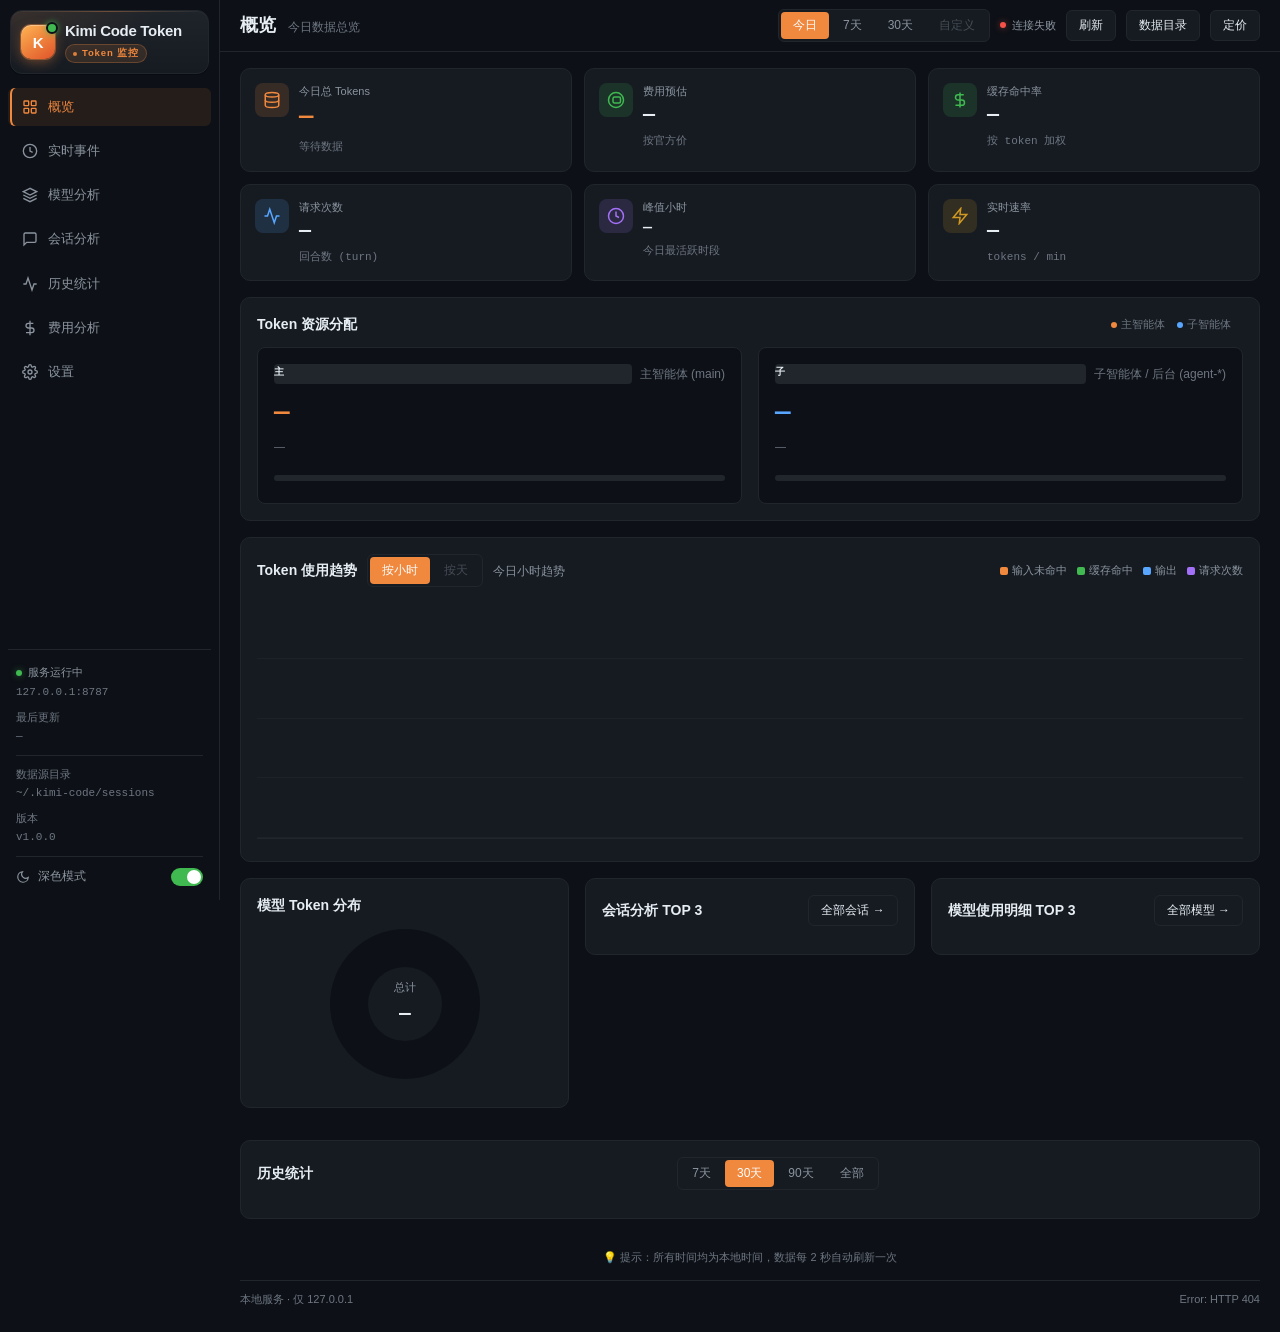
==== index.html @ 24f75ed6 "初始版本：Kimi Code Token 监控 - 后端：wire.jsonl 增量扫描 + 聚合 + SQLite 存储（7 张表，自动迁移） - 前端：经典 script SPA，概览/实时事件/" ====
<!DOCTYPE html>
<html lang="zh-CN" data-theme="dark">
<head>
<meta charset="UTF-8">
<meta name="viewport" content="width=device-width, initial-scale=1">
<link rel="icon" href="data:,">
<title>Kimi Code Token 监控</title>
<link rel="stylesheet" href="css/base.css">
<link rel="stylesheet" href="css/layout.css">
<link rel="stylesheet" href="css/components.css">
</head>
<body>
<div class="app">

  <!-- 左侧边栏 -->
  <aside class="sidebar" id="sidebar">
    <div class="sb-brand">
      <span class="mark">K</span>
      <div class="sb-brand-text">
        <div class="sb-title">Kimi Code Token</div>
        <div class="sb-sub">Token 监控</div>
      </div>
    </div>
    <nav class="sb-nav">
      <a href="#view-overview" class="nav-item active" data-view="overview">
        <svg class="nav-ico" viewBox="0 0 24 24" fill="none" stroke="currentColor" stroke-width="2"><rect x="3" y="3" width="7" height="7" rx="1"/><rect x="14" y="3" width="7" height="7" rx="1"/><rect x="14" y="14" width="7" height="7" rx="1"/><rect x="3" y="14" width="7" height="7" rx="1"/></svg>
        <span>概览</span>
      </a>
      <a href="#view-events" class="nav-item" data-view="events">
        <svg class="nav-ico" viewBox="0 0 24 24" fill="none" stroke="currentColor" stroke-width="2"><circle cx="12" cy="12" r="10"/><polyline points="12 6 12 12 16 14"/></svg>
        <span>实时事件</span>
      </a>
      <a href="#view-models" class="nav-item" data-view="models">
        <svg class="nav-ico" viewBox="0 0 24 24" fill="none" stroke="currentColor" stroke-width="2"><path d="M12 2L2 7l10 5 10-5-10-5z"/><path d="M2 17l10 5 10-5"/><path d="M2 12l10 5 10-5"/></svg>
        <span>模型分析</span>
      </a>
      <a href="#view-sessions" class="nav-item" data-view="sessions">
        <svg class="nav-ico" viewBox="0 0 24 24" fill="none" stroke="currentColor" stroke-width="2"><path d="M21 15a2 2 0 0 1-2 2H7l-4 4V5a2 2 0 0 1 2-2h14a2 2 0 0 1 2 2z"/></svg>
        <span>会话分析</span>
      </a>
      <a href="#view-history" class="nav-item" data-view="history">
        <svg class="nav-ico" viewBox="0 0 24 24" fill="none" stroke="currentColor" stroke-width="2"><polyline points="22 12 18 12 15 21 9 3 6 12 2 12"/></svg>
        <span>历史统计</span>
      </a>
      <a href="#view-cost" class="nav-item" data-view="cost">
        <svg class="nav-ico" viewBox="0 0 24 24" fill="none" stroke="currentColor" stroke-width="2"><line x1="12" y1="1" x2="12" y2="23"/><path d="M17 5H9.5a3.5 3.5 0 0 0 0 7h5a3.5 3.5 0 0 1 0 7H6"/></svg>
        <span>费用分析</span>
      </a>
      <a href="#view-settings" class="nav-item" data-view="settings">
        <svg class="nav-ico" viewBox="0 0 24 24" fill="none" stroke="currentColor" stroke-width="2"><circle cx="12" cy="12" r="3"/><path d="M19.4 15a1.65 1.65 0 0 0 .33 1.82l.06.06a2 2 0 0 1 0 2.83 2 2 0 0 1-2.83 0l-.06-.06a1.65 1.65 0 0 0-1.82-.33 1.65 1.65 0 0 0-1 1.51V21a2 2 0 0 1-2 2 2 2 0 0 1-2-2v-.09A1.65 1.65 0 0 0 9 19.4a1.65 1.65 0 0 0-1.82.33l-.06.06a2 2 0 0 1-2.83 0 2 2 0 0 1 0-2.83l.06-.06A1.65 1.65 0 0 0 4.68 15a1.65 1.65 0 0 0-1.51-1H3a2 2 0 0 1-2-2 2 2 0 0 1 2-2h.09A1.65 1.65 0 0 0 4.6 9a1.65 1.65 0 0 0-.33-1.82l-.06-.06a2 2 0 0 1 0-2.83 2 2 0 0 1 2.83 0l.06.06A1.65 1.65 0 0 0 9 4.68a1.65 1.65 0 0 0 1-1.51V3a2 2 0 0 1 2-2 2 2 0 0 1 2 2v.09a1.65 1.65 0 0 0 1 1.51 1.65 1.65 0 0 0 1.82-.33l.06-.06a2 2 0 0 1 2.83 0 2 2 0 0 1 0 2.83l-.06.06A1.65 1.65 0 0 0 19.4 9a1.65 1.65 0 0 0 1.51 1H21a2 2 0 0 1 2 2 2 2 0 0 1-2 2h-.09a1.65 1.65 0 0 0-1.51 1z"/></svg>
        <span>设置</span>
      </a>
    </nav>
    <div class="sb-foot">
      <div class="sb-f-label"><i class="dot ok"></i>服务运行中</div>
      <span class="sb-f-val mono" id="sb-service">127.0.0.1:8787</span>
      <div style="color:var(--muted);margin-bottom:2px;">最后更新</div>
      <div class="mono" style="margin-bottom:8px;" id="sb-updated">—</div>
      <div class="sb-divider"></div>
      <div style="color:var(--muted);margin-bottom:2px;">数据源目录</div>
      <div class="mono" style="margin-bottom:8px;" id="sb-dir">~/.kimi-code/sessions</div>
      <div style="color:var(--muted);margin-bottom:2px;">版本</div>
      <div class="mono" style="margin-bottom:8px;">v1.0.0</div>
      <div class="sb-divider"></div>
      <label class="theme-toggle" title="切换深浅色主题">
        <svg width="14" height="14" viewBox="0 0 24 24" fill="none" stroke="currentColor" stroke-width="2"><path d="M21 12.79A9 9 0 1 1 11.21 3 7 7 0 0 0 21 12.79z"/></svg>
        <span>深色模式</span>
        <button class="toggle-switch on" id="theme-toggle" aria-label="深色模式"></button>
      </label>
    </div>
  </aside>

  <!-- 主内容区 -->
  <div class="main">

    <!-- 顶栏（各页面标题 + 全局时间范围与状态） -->
    <header class="topbar">
      <div class="tb-title">
        <h1 id="page-title">概览</h1>
        <span class="tb-sub muted" id="page-subtitle">今日数据总览</span>
      </div>
      <div class="tb-right">
        <div class="range-switch" id="range-switch">
          <button data-range="today" class="active">今日</button>
          <button data-range="week">7天</button>
          <button data-range="month">30天</button>
          <button data-range="custom" disabled>自定义</button>
        </div>
        <span class="refresh-hint" id="conn-status"><i class="dot ok"></i>自动刷新 · 2s</span>
        <button class="link-btn" id="refresh-now" title="手动刷新">刷新</button>
        <button class="link-btn" id="open-dir">数据目录</button>
        <button class="link-btn" id="price-toggle">定价</button>
      </div>
    </header>

    <main class="content">
      <!-- ==================== 视图 1：概览 ==================== -->
      <section class="view active" id="view-overview">
        <div class="metrics">
          <div class="metric metric-main">
        <div class="m-head"><span class="m-ico ico-coin"><svg viewBox="0 0 24 24" fill="none" stroke="currentColor" stroke-width="2"><ellipse cx="12" cy="5" rx="9" ry="3"/><path d="M21 12c0 1.66-4 3-9 3s-9-1.34-9-3"/><path d="M3 5v14c0 1.66 4 3 9 3s9-1.34 9-3V5"/></svg></span></div>            <div class="m-label" id="m-total-label">今日总 Tokens</div>
            <div class="m-value" id="m-total">—</div>
            <div class="m-sub" id="m-total-sub">等待数据</div>
          </div>
          <div class="metric">
        <div class="m-head"><span class="m-ico ico-green"><svg viewBox="0 0 24 24" fill="none" stroke="currentColor" stroke-width="2"><circle cx="12" cy="12" r="10"/><path d="M16 8h-6a2 2 0 0 0-2 2v4a2 2 0 0 0 2 2h6a2 2 0 0 0 2-2v-4a2 2 0 0 0-2-2z"/><path d="M12 12h.01"/></svg></span></div>            <div class="m-label">费用预估</div>
            <div class="m-value" id="m-cost">—</div>
            <div class="m-sub" id="m-cost-sub">按官方价</div>
          </div>
          <div class="metric">
        <div class="m-head"><span class="m-ico ico-green"><svg viewBox="0 0 24 24" fill="none" stroke="currentColor" stroke-width="2"><path d="M12 2v20M17 5H9.5a3.5 3.5 0 0 0 0 7h5a3.5 3.5 0 0 1 0 7H6"/></svg></span></div>            <div class="m-label">缓存命中率</div>
            <div class="m-value" id="m-cache">—</div>
            <div class="m-sub" id="m-cache-sub">按 token 加权</div>
          </div>
          <div class="metric">
        <div class="m-head"><span class="m-ico ico-blue"><svg viewBox="0 0 24 24" fill="none" stroke="currentColor" stroke-width="2"><polyline points="22 12 18 12 15 21 9 3 6 12 2 12"/></svg></span></div>            <div class="m-label">请求次数</div>
            <div class="m-value" id="m-calls">—</div>
            <div class="m-sub" id="m-calls-sub">回合数 (turn)</div>
          </div>
          <div class="metric metric-peak">
        <div class="m-head"><span class="m-ico ico-purple"><svg viewBox="0 0 24 24" fill="none" stroke="currentColor" stroke-width="2"><circle cx="12" cy="12" r="10"/><polyline points="12 6 12 12 16 14"/></svg></span></div>            <div class="m-label">峰值小时</div>
            <div class="m-value" id="m-peak">—</div>
            <div class="m-sub" id="m-peak-sub">今日最活跃时段</div>
          </div>
          <div class="metric">
        <div class="m-head"><span class="m-ico ico-yellow"><svg viewBox="0 0 24 24" fill="none" stroke="currentColor" stroke-width="2"><polygon points="13 2 3 14 12 14 11 22 21 10 12 10 13 2"/></svg></span></div>            <div class="m-label">实时速率</div>
            <div class="m-value" id="m-rate">—</div>
            <div class="m-sub" id="m-rate-sub">tokens / min</div>
          </div>
        </div>

        <!-- Token 资源分配（设计稿：主/子两块 + 占比条） -->
        <section class="panel" id="scope-panel">
          <div class="panel-head">
            <div class="pt"><h2>Token 资源分配</h2></div>
            <div class="scope-legend">
              <span><i class="dot-main"></i>主智能体</span>
              <span><i class="dot-sub"></i>子智能体</span>
              <span id="scope-summary"></span>
            </div>
          </div>
          <div class="scope-grid">
            <div class="scope-col">
              <div class="scope-head-main">
                <div class="scope-head-bar stacked" id="scope-head-bar-main">主</div>
                <span class="muted">主智能体 (main)</span>
              </div>
              <div class="scope-num" id="scope-main-total">—</div>
              <div class="scope-sub" id="scope-main-info">—</div>
              <div class="scope-model-legend" id="scope-main-legend"></div>
              <div class="scope-bar-track" style="margin-top:12px;">
                <i class="sb-main" id="scope-bar-main"></i>
                <i class="sb-sub" id="scope-bar-sub"></i>
              </div>
              <div class="scope-pct">
                <span id="scope-pct-main"></span>
                <span id="scope-pct-sub"></span>
              </div>
            </div>
            <div class="scope-col">
              <div class="scope-head-main">
                <div class="scope-head-bar stacked" id="scope-head-bar-sub">子</div>
                <span class="muted">子智能体 / 后台 (agent-*)</span>
              </div>
              <div class="scope-num" id="scope-sub-total">—</div>
              <div class="scope-sub" id="scope-sub-info">—</div>
              <div class="scope-model-legend" id="scope-sub-legend"></div>
              <div class="scope-bar-track" style="margin-top:12px;">
                <i class="sb-main" id="scope-bar-main-2"></i>
                <i class="sb-sub" id="scope-bar-sub-2"></i>
              </div>
            </div>
          </div>
        </section>

        <!-- Token 使用趋势 -->
        <section class="panel">
          <div class="panel-head">
            <div class="pt">
              <h2>Token 使用趋势</h2>
              <div class="chart-filter" id="chart-filter">
                <button data-gran="hour" class="active">按小时</button>
                <button data-gran="day">按天</button>
              </div>
              <span class="muted" id="chart-title">今日小时趋势</span>
            </div>
            <div class="legend">
              <span class="lg"><i class="sw in"></i>输入未命中</span>
              <span class="lg"><i class="sw cache"></i>缓存命中</span>
              <span class="lg"><i class="sw out"></i>输出</span>
              <span class="lg"><i class="sw req"></i>请求次数</span>
            </div>
          </div>
          <div class="chart" id="chart"></div>
          <div class="axis" id="chart-axis"></div>
        </section>

        <!-- 底部三列：模型分布 / 会话 TOP3 / 模型明细 TOP3 -->
        <div class="tri">
          <section class="panel" id="ov-models">
            <div class="panel-head"><div class="pt"><h2>模型 Token 分布</h2></div><span class="muted" id="model-count"></span></div>
            <div class="donut-wrap">
              <div class="donut" id="model-donut">
                <div class="donut-center"><div class="dc-label">总计</div><div class="dc-value" id="model-donut-total">—</div></div>
              </div>
              <div class="donut-legend" id="model-legend"></div>
            </div>
          </section>
          <section class="panel" id="ov-sessions">
            <div class="panel-head"><div class="pt"><h2>会话分析 TOP 3</h2></div><button class="link-btn" id="goto-sessions">全部会话 →</button></div>
            <div class="rows" id="ov-session-rows"></div>
          </section>
          <section class="panel" id="ov-models-table">
            <div class="panel-head"><div class="pt"><h2>模型使用明细 TOP 3</h2></div><button class="link-btn" id="goto-models">全部模型 →</button></div>
            <div class="rows" id="ov-model-rows"></div>
          </section>
        </div>

        <!-- 历史统计 -->
        <section class="panel">
          <div class="panel-head">
            <div class="pt"><h2>历史统计</h2></div>
            <div class="history-filter" id="history-filter">
              <button data-hdays="7">7天</button>
              <button data-hdays="30" class="active">30天</button>
              <button data-hdays="90">90天</button>
              <button data-hdays="all">全部</button>
            </div>
            <span class="muted" id="history-summary"></span>
          </div>
          <div class="history" id="history-list"></div>
        </section>
      </section>

      <!-- ================== 视图 2：实时事件 ================== -->
      <section class="view" id="view-events">
        <div class="panel">
          <div class="panel-head">
            <div class="pt"><h2>实时事件流</h2><span class="pt-sub">Live Stream</span></div>
            <div class="ph-right">
              <span class="live-badge"><i class="dot ok"></i>Live</span>
              <span class="ev-count" id="event-count"></span>
              <span class="muted" id="event-follow-hint">自动跟随</span>
            </div>
          </div>
          <div class="ev-filter">
            <div class="ev-filter-scope" id="ev-filter-scope">
              <button data-scope="all" class="active">全部</button>
              <button data-scope="main">主</button>
              <button data-scope="sub">子</button>
            </div>
            <div class="ph-right">
              <select id="ev-model-filter" aria-label="模型筛选"><option value="">全部模型</option></select>
              <button class="link-btn" id="ev-more">查看全部事件 →</button>
            </div>
          </div>
          <div class="table-wrap">
            <div class="rows" id="event-rows"></div>
          </div>
          <div class="pager" id="ev-pager"></div>
        </div>
      </section>

      <!-- ================== 视图 3：模型分析 ================== -->
      <section class="view" id="view-models">
        <div class="metrics sub" id="mo-kpis">
          <div class="metric sub"><div class="m-label">模型总数</div><div class="m-value" id="mo-count">—</div><div class="m-sub">范围内</div></div>
          <div class="metric sub"><div class="m-label">总 Tokens</div><div class="m-value" id="mo-total">—</div><div class="m-sub">输入 · 缓存 · 输出</div></div>
          <div class="metric sub"><div class="m-label">平均命中率</div><div class="m-value" id="mo-cache">—</div><div class="m-sub">按 token 加权</div></div>
          <div class="metric sub"><div class="m-label">总请求数</div><div class="m-value" id="mo-req">—</div><div class="m-sub">回合数 <span id="mo-calls-sub">—</span></div></div>
        </div>
        <div class="panel">
          <div class="panel-head"><div class="pt"><h2>模型列表</h2><span class="muted">点击模型名进入模型详情</span></div></div>
          <div class="table-wrap"><div class="rows" id="mo-rows"></div></div>
          <div class="pager" id="mo-pager"></div>
        </div>
      </section>

      <!-- 模型详情（子视图） -->
      <section class="view" id="view-model-detail">
        <div class="panel">
          <div class="panel-head">
            <div class="pt"><h2 id="md-name">模型详情</h2><span class="muted" id="md-alias"></span></div>
            <button class="link-btn" id="md-back">← 返回模型分析</button>
          </div>
          <div class="metrics sub" id="md-kpis">
            <div class="metric sub"><div class="m-label">总 Tokens</div><div class="m-value" id="md-total">—</div><div class="m-sub">范围内合计</div></div>
            <div class="metric sub"><div class="m-label">缓存命中率</div><div class="m-value" id="md-cache">—</div><div class="m-sub">缓存 / 输入</div></div>
            <div class="metric sub"><div class="m-label">请求次数</div><div class="m-value" id="md-req">—</div><div class="m-sub">回合数（round）<span id="md-calls">—</span></div></div>
            <div class="metric sub"><div class="m-label">费用预估</div><div class="m-value" id="md-cost">—</div><div class="m-sub">按当前定价</div></div>
          </div>
        </div>
        <div class="panel">
          <div class="panel-head"><div class="pt"><h2>使用趋势</h2><span class="muted" id="md-trend-sub">近 30 天 · 按日</span></div>
            <div class="legend"><span class="lg"><i class="sw in"></i>输入</span><span class="lg"><i class="sw cache"></i>缓存</span><span class="lg"><i class="sw out"></i>输出</span></div>
          </div>
          <div class="chart" id="md-chart"></div>
          <div class="axis" id="md-axis"></div>
        </div>
        <div class="grid-2sub">
          <section class="panel">
            <div class="panel-head"><div class="pt"><h2>会话内分析</h2></div></div>
            <div class="rows" id="md-sess-rows"></div>
          </section>
          <section class="panel">
            <div class="panel-head"><div class="pt"><h2>费用构成</h2></div></div>
            <div class="donut-wrap"><div class="donut" id="md-donut"><div class="donut-center"><div class="dc-label">总计</div><div class="dc-value" id="md-donut-total">—</div></div></div>
            <div class="donut-legend" id="md-donut-legend"></div></div>
          </section>
        </div>
      </section>

      <!-- ================== 视图 4：会话分析 ================== -->
      <section class="view" id="view-sessions">
        <div class="metrics sub" id="ss-kpis">
          <div class="metric sub"><div class="m-label">会话总数</div><div class="m-value" id="ss-count">—</div><div class="m-sub">范围内</div></div>
          <div class="metric sub"><div class="m-label">总 Tokens</div><div class="m-value" id="ss-total">—</div><div class="m-sub">输入 · 缓存 · 输出</div></div>
          <div class="metric sub"><div class="m-label">总请求数</div><div class="m-value" id="ss-req">—</div><div class="m-sub">点击行展开详情</div></div>
          <div class="metric sub"><div class="m-label">总回合数</div><div class="m-value" id="ss-calls">—</div><div class="m-sub">token 回合</div></div>
        </div>
        <div class="panel">
          <div class="panel-head"><div class="pt"><h2>会话列表</h2><span class="muted">点击行展开 · 点击名称进会话详情</span></div></div>
          <div class="table-wrap"><div class="rows" id="ss-rows"></div></div>
          <div class="pager" id="ss-pager"></div>
        </div>
      </section>

      <!-- 会话详情：子视图 -->
      <section class="view" id="view-session-detail">
        <div class="panel">
          <div class="panel-head">
            <div class="pt"><h2 id="sd-name">会话详情</h2><span class="muted" id="sd-id"></span></div>
            <button class="link-btn" id="sd-back">← 返回会话分析</button>
          </div>
          <div class="metrics sub" id="sd-kpis">
            <div class="metric sub"><div class="m-label">总 Tokens</div><div class="m-value" id="sd-total">—</div><div class="m-sub">范围内合计</div></div>
            <div class="metric sub"><div class="m-label">缓存命中率</div><div class="m-value" id="sd-cache">—</div><div class="m-sub">缓存 / 输入</div></div>
            <div class="metric sub"><div class="m-label">输入 / 输出</div><div class="m-value" id="sd-io">—</div><div class="m-sub">input · output</div></div>
            <div class="metric sub"><div class="m-label">总费用</div><div class="m-value" id="sd-cost">—</div><div class="m-sub">回合数</div></div>
          </div>
        </div>
        <div class="panel">
          <div class="panel-head"><div class="pt"><h2>使用趋势</h2><span class="muted" id="sd-trend-sub">近 30 天 · 按日</span></div>
            <div class="legend"><span class="lg"><i class="sw in"></i>输入</span><span class="lg"><i class="sw cache"></i>缓存</span><span class="lg"><i class="sw out"></i>输出</span></div>
          </div>
          <div class="chart" id="sd-chart"></div>
          <div class="axis" id="sd-axis"></div>
        </div>
        <div class="panel">
          <div class="panel-head"><div class="pt"><h2>模型使用占比</h2></div></div>
          <div class="rows" id="sd-model-rows"></div>
          <div class="panel-head" style="margin-top:14px"><div class="pt"><h2>小时分布</h2></div></div>
          <div class="rows" id="sd-hour-rows"></div>
        </div>
      </section>

      <!-- ================== 视图 5：历史统计 ================== -->
      <section class="view" id="view-history">
        <div class="metrics sub" id="hs-kpis">
          <div class="metric sub"><div class="m-label">总费用</div><div class="m-value" id="hs-cost">—</div><div class="m-sub" id="hs-cost-sub">选定时段</div></div>
          <div class="metric sub"><div class="m-label">日均费用</div><div class="m-value" id="hs-daily">—</div><div class="m-sub">总费用 / 天数</div></div>
          <div class="metric sub"><div class="m-label">平均命中率</div><div class="m-value" id="hs-cache">—</div><div class="m-sub">按 token 加权</div></div>
          <div class="metric sub"><div class="m-label">总请求数</div><div class="m-value" id="hs-req">—</div><div class="m-sub" id="hs-calls-sub">—</div></div>
        </div>
        <div class="panel">
          <div class="panel-head"><div class="pt"><h2>历史趋势</h2><span class="muted">每日 Token 消耗</span></div>
            <div class="history-filter" id="ht-filter">
              <button data-hdays="7" class="active">7天</button>
              <button data-hdays="30">30天</button>
              <button data-hdays="90">90天</button>
              <button data-hdays="all">全部</button>
            </div>
          </div>
          <div class="chart" id="ht-chart"></div>
          <div class="axis" id="ht-axis"></div>
        </div>
        <div class="panel">
          <div class="panel-head"><div class="pt"><h2>历史明细</h2></div></div>
          <div class="table-wrap"><div class="rows" id="ht-rows"></div></div>
          <div class="pager" id="ht-pager"></div>
        </div>
      </section>

      <!-- ================== 视图 6：费用分析 ================== -->
      <section class="view" id="view-cost">
        <div class="metrics sub" id="cs-kpis">
          <div class="metric sub"><div class="m-label">今日费用预估</div><div class="m-value" id="cs-today">—</div><div class="m-sub">按当前定价</div></div>
          <div class="metric sub"><div class="m-label">昨日费用</div><div class="m-value" id="cs-yesterday">—</div><div class="m-sub" id="cs-vs">较昨日</div></div>
          <div class="metric sub"><div class="m-label">近 7 日费用</div><div class="m-value" id="cs-week">—</div><div class="m-sub">近 7 天合计</div></div>
          <div class="metric sub"><div class="m-label">近 30 日费用</div><div class="m-value" id="cs-month">—</div><div class="m-sub">近 30 天合计</div></div>
        </div>
        <div class="grid-2sub">
          <section class="panel">
            <div class="panel-head"><div class="pt"><h2>费用趋势</h2><span class="muted" id="cs-trend-sub">近 30 天 · 按日</span></div></div>
            <div class="chart line" id="cs-chart"></div>
            <div class="axis" id="cs-axis"></div>
          </section>
          <section class="panel">
            <div class="panel-head"><div class="pt"><h2>费用构成</h2><span class="muted" id="cs-donut-sub">近 30 天</span></div></div>
            <div class="donut-wrap"><div class="donut" id="cs-donut"><div class="donut-center"><div class="dc-label">总费用</div><div class="dc-value" id="cs-donut-total">—</div></div></div>
            <div class="donut-legend" id="cs-donut-legend"></div></div>
          </section>
        </div>
        <div class="panel">
          <div class="panel-head"><div class="pt"><h2>费用明细</h2></div></div>
          <div class="table-wrap"><div class="rows" id="cs-rows"></div></div>
          <div class="pager" id="cs-pager"></div>
        </div>
      </section>

      <!-- ================== 视图 7：设置 ================== -->
      <section class="view" id="view-settings">
        <div class="gs-wrap">
          <section class="panel">
            <div class="panel-head"><div class="pt"><h2>定价设置</h2><span class="muted">元 / 百万 tokens · 本地保存</span></div></div>
            <div class="price-form">
              <label>输入（缓存未命中）<input type="number" id="p-miss" step="0.01" min="0"></label>
              <label>输入（缓存命中）<input type="number" id="p-cache" step="0.001" min="0"></label>
              <label>输入（缓存写入）<input type="number" id="p-cwrite" step="0.001" min="0"></label>
              <label>输出<input type="number" id="p-out" step="0.01" min="0"></label>
              <div class="modal-actions">
                <button class="btn-ghost" id="set-price-reset">恢复默认</button>
                <button class="btn" id="set-price-save">保存</button>
              </div>
            </div>
          </section>
          <section class="panel">
            <div class="panel-head"><div class="pt"><h2>系统设置</h2></div></div>
            <div class="gs-row"><span class="gs-label">主题模式</span>
              <div class="seg" id="set-theme">
                <button data-theme-mode="dark" class="active">深色</button>
                <button data-theme-mode="light">浅色</button>
              </div>
            </div>
            <div class="gs-row"><span class="gs-label">显示模式</span>
              <div class="seg" id="set-density">
                <button data-density="full" class="active">完整</button>
                <button data-density="compact">简洁</button>
              </div>
            </div>
            <div class="gs-row"><span class="gs-label">自动刷新</span><span class="gs-val">每 2 秒（可点顶栏“刷新”手动触发）</span></div>
            <div class="gs-row"><span class="gs-label">版本</span><span class="gs-val mono">v1.0.0 · 纯本地服务</span></div>
          </section>
          <section class="panel">
            <div class="panel-head"><div class="pt"><h2>数据管理</h2></div></div>
            <div class="gs-row"><span class="gs-label">数据源目录</span><span class="gs-val mono" id="gs-dir">~/.kimi-code/sessions</span></div>
            <div class="gs-row"><span class="gs-label">采集日志数</span><span class="gs-val mono" id="gs-files">—</span></div>
            <div class="gs-actions">
              <button class="btn btn-blue" id="export-config">导出配置</button>
              <button class="link-btn" id="open-dir2">打开数据目录</button>
              <button class="btn btn-danger" id="clear-local">清空本地数据</button>
            </div>
            <p class="muted" style="margin:10px 0 0">“清空本地数据”仅清除浏览器中的定价等本地配置，不影响服务器 data.json 统计。</p>
          </section>
        </div>
      </section>

      <div class="hint-bar">💡 提示：所有时间均为本地时间，数据每 2 秒自动刷新一次</div>
      <footer class="foot">
        <span id="foot-status">本地服务 · 仅 127.0.0.1</span>
        <span id="last-refresh"></span>
      </footer>
    </main>
  </div>
</div>

<!-- 定价弹窗（全局） -->
<div class="overlay hidden" id="price-overlay">
  <div class="modal">
    <h2>定价设置</h2>
    <p class="modal-sub">元 / 百万 tokens · 默认 DeepSeek 官方价</p>
    <label>输入（缓存未命中）<input type="number" id="pm-miss" step="0.01" min="0"></label>
    <label>输入（缓存命中）<input type="number" id="pm-cache" step="0.001" min="0"></label>
    <label>输入（缓存写入）<input type="number" id="pm-cwrite" step="0.001" min="0"></label>
    <label>输出<input type="number" id="pm-out" step="0.01" min="0"></label>
    <div class="modal-actions">
      <button class="btn-ghost" id="price-reset">恢复默认</button>
      <button class="btn" id="price-save">保存</button>
    </div>
  </div>
</div>

<script src="js/utils.js"></script>
<script src="js/data.js"></script>
<script src="js/render.js"></script>
<script src="js/main.js"></script>
<script src="js/charts.js"></script>
<script src="js/views.js"></script>
</body>
</html>
---- css/base.css ----
/* ============================================================
   Kimi Code Token 监控 · 多页面 Dashboard
   视觉语言：GitHub Dark（参考已调试 demo 的组件质感）
   令牌：bg #0d1117 · panel #161b22 · border #21262d/#30363d
        text #e6edf3/#8b949e/#6e7681 · 橙 #f0883e · 绿 #3fb950
        蓝 #58a6ff · 紫 #a371f7 · 红 #f85149 · 黄 #d29922
   ------------------------------------------------------------
   模块拆分（原 style.css 纯搬运，规则不增删改）：
     base.css        CSS 变量、reset、通用排版、滚动条、主题
     layout.css      布局与页面结构（侧边栏/顶栏/主区/页面容器）
     components.css  卡片/表格/按钮/徽标/弹窗/图表/分页等组件
   本文件：base.css
   ============================================================ */
:root {
  --bg: #0d1117;            /* 页面背景 */
  --content: #0d1117;       /* 主内容区背景 */
  --sb: #0d1117;            /* 侧边栏背景 */
  --panel: #161b22;         /* 卡片背景 */
  --panel-2: #1c2128;       /* hover / 高亮 */
  --line: #21262d;          /* 卡片边框 */
  --line-soft: rgba(48,54,61,.55); /* 行分隔线 */
  --bd: #30363d;            /* hover 边框 */
  --text: #e6edf3;
  --text-2: #8b949e;
  --muted: #6e7681;
  --accent: #f0883e;
  --accent-soft: rgba(240,136,62,.13);
  --in: #f0883e;            /* 输入未命中 */
  --cache: #3fb950;         /* 缓存命中 */
  --cwrite: #34d399;        /* 缓存写入 */
  --out: #58a6ff;           /* 输出 */
  --req: #a371f7;           /* 请求曲线 */
  --ok: #3fb950;
  --err: #f85149;
  --warn: #d29922;
  --radius: 10px;
  --radius-btn: 6px;
  --radius-badge: 3px;
  --mono: "SF Mono", "Cascadia Mono", "JetBrains Mono", Consolas, monospace;
  --sans: -apple-system, BlinkMacSystemFont, "Segoe UI", "PingFang SC", "Hiragino Sans GB", "Microsoft YaHei", sans-serif;
}
* { box-sizing: border-box; }
html, body { margin: 0; padding: 0; background: var(--bg); }
body {
  color: var(--text);
  font-family: var(--sans);
  font-size: 13px;
  line-height: 1.55;
  -webkit-font-smoothing: antialiased;
}
.num, .m-value, .r-num, .r-left, .history-num, .event-stream,
.dl-num, .dc-value, .history-date, .m-sub, .mono, .tt-num, .ev-time { font-variant-numeric: tabular-nums; }
.mono { font-family: var(--mono); }
::-webkit-scrollbar { width: 6px; height: 6px; }
::-webkit-scrollbar-track { background: transparent; }
::-webkit-scrollbar-thumb { background: #21262d; border-radius: 3px; }

button:focus-visible, select:focus-visible, input:focus-visible, a:focus-visible {
  outline: 2px solid rgba(240,136,62,.5);
  outline-offset: 1px;
}

/* ---------- 浅色主题 ---------- */
html[data-theme="light"] {
  --bg: #f6f8fa; --content: #f6f8fa; --sb: #ffffff;
  --panel: #ffffff; --panel-2: #eef1f4;
  --line: #d8dee4; --line-soft: rgba(208,215,222,.7); --bd: #c9d1d9;
  --text: #1f2328; --text-2: #57606a; --muted: #8b949e;
  --accent: #d96a1f; --accent-soft: rgba(217,106,31,.12);
  --in: #d96a1f; --cache: #1a7f37; --cwrite: #0e7f66; --out: #0969da; --req: #8250df;
  --ok: #1a7f37; --err: #cf222e; --warn: #9a6700;
}
html[data-theme="light"] .chart { background-image: repeating-linear-gradient(to top, rgba(0,0,0,.03) 0, rgba(0,0,0,.03) 1px, transparent 1px, transparent 25%); }
html[data-theme="light"] .tt-row:hover { background: rgba(0,0,0,.02); }
---- css/layout.css ----
/* ============================================================
   Kimi Code Token 监控 · 布局与页面结构
   原 style.css 拆分（纯搬运，规则不增删改）：
   本文件：layout.css —— 骨架/侧边栏（品牌区、导航、页脚）、
   顶栏、主区、视图容器、概览三列/双栏。
   ============================================================ */

/* ---------- 骨架 ---------- */
.app { display: flex; min-height: 100vh; }
.sidebar {
  width: 220px; flex: none;
  background: var(--sb);
  border-right: 1px solid var(--line);
  position: sticky; top: 0; height: 100vh;
  display: flex; flex-direction: column;
  padding: 0 8px 14px;
  overflow-y: auto;
}
/* ---------- 品牌区（品牌卡片） ---------- */
.sb-brand {
  position: relative;
  display: flex; align-items: center; gap: 10px;
  padding: 11px 10px 10px;
  margin: 10px 2px 12px;
  border: 1px solid var(--line);
  border-radius: 12px;
  overflow: hidden;
  background:
    radial-gradient(140% 170% at 0% 0%, rgba(240,136,62,.12) 0%, rgba(240,136,62,0) 52%),
    linear-gradient(180deg, rgba(255,255,255,.04) 0%, rgba(255,255,255,0) 100%),
    var(--panel);
  box-shadow: inset 0 1px 0 rgba(255,255,255,.04), 0 1px 0 rgba(0,0,0,.35);
}
.sb-brand::before {  /* 顶部高光细线 */
  content: "";
  position: absolute; left: 12px; right: 12px; top: 0; height: 1px;
  background: linear-gradient(90deg, transparent, rgba(240,136,62,.6), transparent);
  opacity: .55;
}
.sb-brand .mark {
  position: relative;
  width: 34px; height: 34px; border-radius: 10px; flex: none;
  display: grid; place-items: center;
  background: linear-gradient(145deg, #ffb454 0%, var(--accent) 45%, #e0532b 100%);
  color: #fff; font-weight: 800; font-size: 15px; letter-spacing: -.5px;
  font-family: var(--sans);
  box-shadow: 0 0 0 1px rgba(240,136,62,.4), 0 4px 12px rgba(240,136,62,.35),
              inset 0 1px 0 rgba(255,255,255,.35);
}
.sb-brand .mark::after {  /* 在线状态点 · 呼吸动画 */
  content: "";
  position: absolute; top: -3px; right: -3px;
  width: 8px; height: 8px; border-radius: 50%;
  background: var(--ok); border: 2px solid var(--sb);
  box-shadow: 0 0 6px rgba(63,185,80,.8);
  animation: brand-pulse 2.4s ease-in-out infinite;
}
@keyframes brand-pulse {
  0%, 100% { box-shadow: 0 0 6px rgba(63,185,80,.8); }
  50%      { box-shadow: 0 0 12px rgba(63,185,80,.28); }
}
.sb-brand-text {
  min-width: 0;
  display: flex; flex-direction: column; justify-content: center;
}
.sb-brand .sb-title {
  font-size: 15px; font-weight: 700; letter-spacing: -.3px; line-height: 1.15;
  white-space: nowrap; overflow: hidden; text-overflow: ellipsis;
}
.sb-brand .sb-sub {
  margin-top: 5px; align-self: flex-start;
  display: inline-flex; align-items: center; gap: 5px;
  font-size: 9.5px; font-weight: 700; letter-spacing: .09em;
  color: var(--accent);
  background: var(--accent-soft);
  border: 1px solid rgba(240,136,62,.28);
  border-radius: 999px; padding: 1px 7px;
  white-space: nowrap;
}
.sb-brand .sb-sub::before {
  content: ""; width: 4px; height: 4px; border-radius: 50%;
  background: currentColor; opacity: .9;
}
.sb-nav { flex: 1; display: flex; flex-direction: column; gap: 2px; }
.nav-item {
  display: flex; align-items: center; gap: 10px;
  padding: 9px 12px; margin: 2px 0; border-radius: 6px;
  color: var(--text-2); text-decoration: none;
  font-size: 13px; border: none; background: transparent; width: 100%;
  transition: background .15s, color .15s, box-shadow .15s;
  border-left: 2px solid transparent;
}
.nav-item:hover { background: var(--panel); color: var(--text); }
.nav-item.active {
  background: rgba(240,136,62,.1); color: var(--accent); font-weight: 500;
  box-shadow: inset 2px 0 0 var(--accent);
}
.nav-ico { width: 16px; height: 16px; flex: none; }
.sb-foot { padding: 14px 8px 0; border-top: 1px solid var(--line); font-size: 11px; color: var(--muted); }
.sb-f-label { display: flex; align-items: center; gap: 6px; margin-bottom: 3px; color: var(--text-2); }
.sb-f-label .dot { width: 6px; height: 6px; border-radius: 50%; background: var(--ok); display: inline-block; box-shadow: 0 0 6px rgba(63,185,80,.5); }
.sb-f-val { font-size: 11px; color: var(--muted); white-space: nowrap; overflow: hidden; text-overflow: ellipsis; display: block; margin-bottom: 8px; }
.sb-divider { height: 1px; background: var(--line); margin: 10px 0; }
.theme-toggle { display: flex; align-items: center; gap: 8px; font-size: 12px; color: var(--text-2); cursor: pointer; user-select: none; }
.toggle-switch {
  width: 32px; height: 18px; background: var(--line); border-radius: 9px;
  position: relative; margin-left: auto; cursor: pointer; transition: background .2s; border: none;
}
.toggle-switch::after {
  content: ""; width: 14px; height: 14px; background: #fff; border-radius: 50%;
  position: absolute; top: 2px; left: 2px; transition: .2s;
}
.toggle-switch.on { background: var(--ok); }
.toggle-switch.on::after { left: 16px; }
@media (max-width: 900px) {
  .app { flex-direction: column; }
  .sidebar { width: 100%; height: auto; position: static; flex-direction: row; flex-wrap: wrap; align-items: center; border-right: none; border-bottom: 1px solid var(--line); padding: 10px 14px; gap: 8px; }
  .sb-brand { padding: 0; margin: 0; border: none; border-radius: 0; background: none; box-shadow: none; }
  .sb-brand::before { display: none; }
  .sb-nav { flex: 1; display: flex; flex-wrap: wrap; }
  .nav-item { padding: 6px 10px; width: auto; }
  .sb-foot { display: none; }
}

/* ---------- 主区 ---------- */
.main { flex: 1; min-width: 0; background: var(--content); display: flex; flex-direction: column; }
.topbar {
  height: 52px; background: var(--bg);
  border-bottom: 1px solid var(--line);
  display: flex; align-items: center; justify-content: space-between;
  padding: 0 20px; flex-shrink: 0; gap: 12px; flex-wrap: wrap;
}
.tb-title { display: flex; align-items: baseline; gap: 12px; min-width: 0; }
.tb-title h1 { margin: 0; font-size: 18px; font-weight: 600; letter-spacing: -.2px; }
.tb-sub { font-size: 12px; }
.tb-right { display: flex; align-items: center; gap: 10px; flex-wrap: wrap; }

/* ---------- 视图容器（带切换动效） ---------- */
.content { flex: 1; overflow-y: auto; padding: 16px 20px 24px; }
.view { display: none; }
.view.active { display: block; animation: fadeUp .3s ease both; }
@keyframes fadeUp {
  from { opacity: 0; transform: translateY(8px); }
  to { opacity: 1; transform: translateY(0); }
}

/* 概览三列 / 双栏 */
.tri { display: grid; grid-template-columns: repeat(3, 1fr); gap: 16px; align-items: start; margin-bottom: 16px; }
.tri .panel { min-width: 0; }
@media (max-width: 1200px) { .tri { grid-template-columns: 1fr; } }
.grid-2sub { display: grid; grid-template-columns: 1fr 1fr; gap: 16px; align-items: start; margin-bottom: 16px; }
@media (max-width: 1000px) { .grid-2sub { grid-template-columns: 1fr; } }
---- css/components.css ----
/* ============================================================
   Kimi Code Token 监控 · 组件与状态色
   原 style.css 拆分（纯搬运，规则不增删改）：
   本文件：components.css —— 分段控件、按钮、KPI 卡、面板、
   Token 资源分配、图表/Donut/条形列表、数据表、历史、
   实时事件、分页、设置页、提示/页脚、弹窗、引导页、
   简洁模式与移动端/动效媒体查询。
   ============================================================ */

/* 分段控件（时间范围/筛选） */
.range-switch, .history-filter, .ev-filter-scope, .seg, .chart-filter {
  display: inline-flex; gap: 2px;
  background: var(--panel); border-radius: 6px; padding: 2px;
  border: 1px solid var(--line);
}
.range-switch button, .history-filter button, .ev-filter-scope button, .seg button, .chart-filter button {
  padding: 5px 12px; border: none; background: transparent;
  color: var(--text-2); font-size: 12px; cursor: pointer; border-radius: 4px;
  font-family: inherit; transition: .15s;
}
.range-switch button:hover, .history-filter button:hover, .ev-filter-scope button:hover, .seg button:hover, .chart-filter button:hover { color: var(--text); background: var(--panel-2); }
.range-switch button.active, .history-filter button.active, .ev-filter-scope button.active, .seg button.active, .chart-filter button.active {
  background: var(--accent); color: #fff; font-weight: 500;
}
.range-switch button:disabled, .chart-filter button:disabled { cursor: not-allowed; opacity: .4; }

.refresh-hint { display: inline-flex; align-items: center; gap: 6px; font-size: 11px; color: var(--text-2); white-space: nowrap; }
.refresh-hint .dot { width: 6px; height: 6px; border-radius: 50%; background: var(--ok); display: inline-block; box-shadow: 0 0 6px rgba(63,185,80,.5); }
.refresh-hint .dot.err { background: var(--err); box-shadow: 0 0 6px rgba(248,81,73,.5); }

/* 按钮体系 */
.btn, .link-btn {
  display: inline-flex; align-items: center; gap: 6px;
  padding: 6px 12px; background: var(--panel); border: 1px solid var(--line);
  color: var(--text); border-radius: 6px; font-size: 12px; cursor: pointer;
  font-family: inherit; transition: .15s; text-decoration: none;
}
.btn:hover, .link-btn:hover { border-color: var(--bd); color: var(--text); }
.btn:active, .link-btn:active { transform: scale(.97); }
.btn-primary { background: var(--accent); border-color: var(--accent); color: #fff; font-weight: 500; }
.btn-primary:hover { opacity: .9; color: #fff; }
.btn-blue { background: var(--out); border-color: var(--out); color: #fff; }
.btn-blue:hover { opacity: .9; color: #fff; }
.btn-danger { background: rgba(248,81,73,.1); border-color: var(--err); color: var(--err); }
.btn-danger:hover { background: rgba(248,81,73,.18); color: var(--err); }
.btn-ghost {
  display: inline-flex; align-items: center; gap: 6px;
  padding: 6px 12px; background: transparent; border: 1px solid var(--line);
  color: var(--text); border-radius: 6px; font-size: 12px; cursor: pointer;
  font-family: inherit; transition: .15s; text-decoration: none;
}
.btn-ghost:hover { border-color: var(--bd); color: var(--text); }
.btn-ghost:active { transform: scale(.97); }

/* ---------- KPI 卡（左图标布局） ---------- */
.metrics {
  display: grid;
  grid-template-columns: repeat(6, 1fr); gap: 12px;
  margin-bottom: 16px;
}
@media (max-width: 1400px) { .metrics { grid-template-columns: repeat(3, 1fr); } }
@media (max-width: 768px) { .metrics { grid-template-columns: repeat(2, 1fr); } }
@media (max-width: 480px) { .metrics { grid-template-columns: 1fr; } }
.metrics.sub { grid-template-columns: repeat(4, 1fr); }
@media (max-width: 1100px) { .metrics.sub { grid-template-columns: repeat(2, 1fr); } }
@media (max-width: 480px) { .metrics.sub { grid-template-columns: 1fr; } }

.metric {
  background: var(--panel); border: 1px solid var(--line); border-radius: 10px;
  padding: 14px 14px 14px 58px; position: relative;
  min-width: 0; transition: .15s;
}
.metric:hover { border-color: var(--bd); transform: translateY(-1px); }
.m-head { position: absolute; left: 14px; top: 14px; }
.m-ico {
  width: 34px; height: 34px; border-radius: 8px;
  display: flex; align-items: center; justify-content: center;
  background: rgba(240,136,62,.15); color: var(--accent);
}
.m-ico svg { width: 18px; height: 18px; }
.ico-green { background: rgba(63,185,80,.15); color: var(--cache); }
.ico-blue { background: rgba(88,166,255,.15); color: var(--out); }
.ico-purple { background: rgba(163,113,247,.15); color: var(--req); }
.ico-yellow { background: rgba(210,153,34,.15); color: var(--warn); }
.m-label { font-size: 11px; color: var(--text-2); margin-bottom: 3px; white-space: nowrap; overflow: hidden; text-overflow: ellipsis; }
.m-value {
  font-size: 20px; font-weight: 700; letter-spacing: -.3px; line-height: 1.2;
  white-space: nowrap; font-family: var(--mono);
}
.metric-main .m-value { color: var(--accent); font-size: 24px; }
.metric-peak .m-value { font-size: 15px; margin-top: 3px; }
.m-sub {
  margin-top: 6px; font-size: 11px; color: var(--muted);
  display: flex; align-items: center; flex-wrap: wrap; gap: 4px;
  font-family: var(--mono); white-space: nowrap; overflow: hidden; text-overflow: ellipsis;
}
.metric-main .m-sub {
  display: block; white-space: normal; line-height: 1.7;
}
.metrics .metric:nth-child(2) .m-sub { white-space: normal; }
.dot-in { display: inline-block; width: 6px; height: 6px; border-radius: 50%; background: var(--in); margin: 0 3px 0 6px; }
.dot-out { display: inline-block; width: 6px; height: 6px; border-radius: 50%; background: var(--out); margin: 0 3px 0 6px; }
.trend-up { color: var(--ok); font-weight: 600; margin-left: 2px; }
.trend-down { color: var(--err); font-weight: 600; margin-left: 2px; }

/* ---------- 面板 ---------- */
.panel {
  background: var(--panel); border: 1px solid var(--line); border-radius: 10px;
  padding: 16px; margin-bottom: 16px; transition: border-color .15s;
}
.panel:hover { border-color: var(--bd); }
.panel-head {
  display: flex; justify-content: space-between; align-items: center;
  margin-bottom: 12px; flex-wrap: wrap; gap: 8px;
}
.panel-head .pt { min-width: 0; display: flex; align-items: center; gap: 10px; flex-wrap: wrap; }
.panel-head h2 { margin: 0; font-size: 14px; font-weight: 600; }
.panel-head .pt-sub, .panel-head .muted { color: var(--text-2); font-weight: 400; font-size: 12px; }
.panel-head .ph-right { display: flex; align-items: center; gap: 8px; flex-wrap: wrap; }
.muted { color: var(--muted); font-size: 12px; }

.legend { display: flex; gap: 10px; font-size: 11px; color: var(--text-2); flex-wrap: wrap; align-items: center; }
.legend .lg { display: inline-flex; align-items: center; gap: 4px; }
.legend .sw { width: 8px; height: 8px; border-radius: 2px; display: inline-block; }
.sw.in { background: var(--in); }
.sw.cache { background: var(--cache); }
.sw.cwrite { background: var(--cwrite); }
.sw.out { background: var(--out); }
.sw.req { background: var(--req); }

/* ---------- Token 资源分配 ---------- */
.scope-grid { display: grid; grid-template-columns: 1fr 1fr; gap: 16px; }
@media (max-width: 900px) { .scope-grid { grid-template-columns: 1fr; } }
.scope-col { background: var(--bg); border: 1px solid var(--line); border-radius: 8px; padding: 16px; }
.scope-head { display: flex; align-items: center; gap: 6px; margin-bottom: 8px; }
.scope-head-main { display: flex; align-items: center; gap: 8px; margin-bottom: 8px; }
.scope-head-bar {
  flex: 1;
  height: 20px; border-radius: 4px;
  display: inline-flex; align-items: center; justify-content: center;
  font-size: 10px; font-weight: 600;
}
.scope-head-bar.main { background: rgba(240,136,62,.15); color: var(--accent); }
/* 智能体顶部条：多模型彩色分段（render.js 按 token 占比渲染） */
.scope-head-bar.stacked {
  flex: 1;
  height: 20px; border-radius: 4px;
  display: inline-flex; align-items: stretch; justify-content: flex-start;
  overflow: hidden; padding: 0; min-width: 0; cursor: default;
  background: var(--line); color: var(--text);
}
.scope-head-bar.stacked .sm-seg {
  height: 100%; min-width: 0;
  display: inline-flex; align-items: center; justify-content: center;
  font-size: 9px; font-weight: 600; letter-spacing: .2px;
  color: rgba(255,255,255,.95);
  overflow: hidden; white-space: nowrap;
}
.scope-head-bar.stacked .sm-seg:not(:last-child) { border-right: 1px solid rgba(0,0,0,.28); }
.scope-chip {
  display: inline-flex; align-items: center; justify-content: center;
  width: 18px; height: 18px; border-radius: 4px; font-size: 10px; font-weight: 600;
  background: rgba(240,136,62,.15); color: var(--accent);
}
.scope-chip.sub { background: rgba(88,166,255,.15); color: var(--out); }
.scope-num { font-size: 26px; font-weight: 700; margin-bottom: 4px; font-family: var(--mono); }
.scope-col:first-child .scope-num { color: var(--accent); }
.scope-col:last-child .scope-num { color: var(--out); }
.scope-sub { font-size: 11px; color: var(--muted); line-height: 1.7; }
/* 智能体模型构成图例行（与顶部段条同色） */
.scope-model-legend {
  display: flex; flex-wrap: wrap; gap: 3px 12px;
  margin-top: 8px; font-size: 10px; color: var(--muted);
}
.scope-model-legend .sml { display: inline-flex; align-items: center; gap: 4px; }
.scope-model-legend .sml i { width: 8px; height: 8px; border-radius: 2px; display: inline-block; flex: none; }
.scope-bar-track { height: 6px; background: var(--line); border-radius: 3px; overflow: hidden; display: flex; }
.scope-bar-track i { height: 100%; }
.sb-main { background: var(--accent); }
.sb-sub { background: var(--out); }
.scope-pct { display: flex; justify-content: space-between; font-size: 10px; color: var(--muted); margin-top: 6px; }
.scope-legend { display: flex; align-items: center; gap: 12px; font-size: 11px; color: var(--muted); }
.scope-legend i { display: inline-block; width: 6px; height: 6px; border-radius: 50%; margin-right: 4px; }
.dot-main { background: var(--accent); }
.dot-sub { background: var(--out); }

/* ---------- 图表 ---------- */
.chart {
  display: flex; align-items: flex-end; gap: 2px;
  height: 240px; padding: 8px 0 4px;
  border-bottom: 1px solid var(--line);
  position: relative;
  background-image: repeating-linear-gradient(to top, rgba(255,255,255,.03) 0, rgba(255,255,255,.03) 1px, transparent 1px, transparent 25%);
}
.req-overlay { position: absolute; inset: 0; width: 100%; height: 100%; pointer-events: none; overflow: visible; }
.col { flex: 1; min-width: 0; height: 100%; display: flex; flex-direction: column; justify-content: flex-end; gap: 1px; border-radius: 3px 3px 0 0; cursor: default; position: relative; }
.col:hover { filter: brightness(1.2); }
.col .seg { width: 100%; transition: height .3s ease; }
.seg.in { background: var(--in); }
.seg.cache { background: var(--cache); }
.seg.out { background: var(--out); }
.seg.cwrite { background: var(--cwrite); }
.col .tip {
  display: none; position: absolute; bottom: calc(100% + 8px); left: 50%;
  transform: translateX(-50%); background: rgba(13,17,23,.96);
  border: 1px solid var(--bd); border-radius: 8px; padding: 10px 14px;
  font-size: 11px; white-space: nowrap; z-index: 30; line-height: 1.9;
  box-shadow: 0 8px 24px rgba(0,0,0,.5); min-width: 160px;
}
.col:hover .tip { display: block; }
.tip .t { font-weight: 600; margin-bottom: 4px; color: var(--text); }
.axis { display: flex; justify-content: space-between; padding: 0 2px; margin-top: 6px; font-size: 10px; color: var(--muted); font-family: var(--mono); }
.chart.line { height: 220px; position: relative; padding-left: 42px; }
.y-axis-label {
  position: absolute; left: 0; width: 36px; text-align: right;
  font-size: 10px; color: var(--muted); font-family: var(--mono);
  transform: translateY(-50%); line-height: 1;
}
.area-path { fill: rgba(240,136,62,.12); }
.area-line { fill: none; stroke: var(--accent); stroke-width: 1.8; stroke-linejoin: round; stroke-linecap: round; vector-effect: non-scaling-stroke; }

/* ---------- Donut ---------- */
.donut-wrap { display: flex; flex-direction: column; align-items: center; gap: 12px; min-width: 0; }
.donut { width: 150px; height: 150px; border-radius: 50%; position: relative; background: var(--bg); flex: none; }
.donut::after { content: ""; position: absolute; inset: 38px; border-radius: 50%; background: var(--panel); }
.donut-center { position: absolute; inset: 0; z-index: 1; display: flex; flex-direction: column; align-items: center; justify-content: center; text-align: center; }
.donut-center .dc-label { font-size: 11px; color: var(--text-2); margin-bottom: 2px; }
.donut-center .dc-value { font-family: var(--mono); font-size: 20px; font-weight: 700; max-width: 96px; overflow: hidden; text-overflow: ellipsis; }
.donut-legend { display: flex; flex-direction: column; gap: 6px; min-width: 0; width: 100%; }
.dl-row { display: grid; grid-template-columns: 1fr auto; align-items: center; gap: 12px; font-size: 11px; color: var(--text-2); min-width: 0; }
.dl-swatch { width: 8px; height: 8px; border-radius: 2px; flex: none; }
.dl-name { overflow: hidden; text-overflow: ellipsis; white-space: nowrap; min-width: 0; }
.dl-num { margin-left: auto; color: var(--text); font-family: var(--mono); font-weight: 500; white-space: nowrap; }

/* ---------- 条形列表（会话/模型占比） ---------- */
.blist { display: flex; flex-direction: column; gap: 8px; }
.brow { display: flex; align-items: center; gap: 8px; font-size: 11px; }
.bname { width: 120px; color: var(--text-2); white-space: nowrap; overflow: hidden; text-overflow: ellipsis; flex-shrink: 0; }
.btrack { flex: 1; height: 6px; background: var(--line); border-radius: 3px; overflow: hidden; }
.bfill { height: 100%; border-radius: 3px; transition: width .5s ease; }
.bval { width: 90px; text-align: right; color: var(--text); flex-shrink: 0; font-family: var(--mono); }
.bval span { color: var(--muted); margin-left: 4px; }

/* ---------- 数据表（多页通用：div 网格，表式观感） ---------- */
.table-wrap { overflow-x: auto; }
.rows { display: flex; flex-direction: column; }
.tt-row {
  display: grid; gap: 10px; padding: 9px 8px; align-items: center;
  border-bottom: 1px solid var(--line); font-size: 12px; transition: background .12s;
}
.tt-row:hover { background: rgba(255,255,255,.02); }
.tt-head {
  display: grid; gap: 10px; padding: 0 8px 8px; align-items: center;
  color: var(--text-2); font-size: 11px; font-weight: 500;
  border-bottom: 1px solid var(--line); white-space: nowrap;
}
.tt-head span { white-space: nowrap; overflow: hidden; text-overflow: ellipsis; }
.tt-name {
  color: var(--text); overflow: hidden; text-overflow: ellipsis; white-space: nowrap;
  cursor: pointer; font-weight: 500;
}
.tt-name:hover { color: var(--accent); }
.tt-num { font-family: var(--mono); font-variant-numeric: tabular-nums; text-align: right; color: var(--text-2); white-space: nowrap; }
.tt-num.out { color: var(--out); }
.tt-exp { color: var(--muted); cursor: pointer; text-align: center; user-select: none; }
.tt-detail { grid-column: 1 / -1; background: var(--bg); border-radius: 6px; padding: 8px 10px; margin: 2px 0 6px; max-height: 240px; overflow: auto; }
.tt-empty { color: var(--muted); font-size: 12px; padding: 14px 8px; }
/* 语义色：命中率 / 费用 */
.pct-good { color: var(--ok); }
.pct-warn { color: var(--warn); }
.pct-bad { color: var(--err); }
.cost-high { color: var(--err); font-weight: 500; }
.cost-mid { color: var(--warn); }
.cost-low { color: var(--ok); }
/* 模型字形徽标 */
.model-badge {
  display: inline-flex; align-items: center; justify-content: center;
  width: 16px; height: 16px; border-radius: 4px; font-size: 9px;
  margin-right: 5px; flex: none;
}
/* 表列模板 */
.evt { grid-template-columns: 74px 40px minmax(120px, 1.5fr) 46px 52px 52px 52px 60px minmax(70px, 1fr) 30px; }
.mot { grid-template-columns: minmax(140px, 1.6fr) 72px 62px 56px 72px 56px 50px 50px 66px; }
.sst { grid-template-columns: minmax(110px, 1.4fr) 34px 62px 60px 58px 72px 58px 50px 50px 30px; }
.htt { grid-template-columns: 92px 70px 64px 64px 58px 62px 52px 52px 60px; }
.cst { grid-template-columns: 92px 110px 100px 90px 100px; }
.ovt { grid-template-columns: minmax(100px, 1.4fr) 64px 56px 56px 56px; }

/* ---------- 会话展开面板（模型构成/小时分布） ---------- */
.sd-label { color: var(--muted); font-size: 10px; letter-spacing: .06em; text-transform: uppercase; margin: 6px 0 2px; }
.sd-label:first-child { margin-top: 0; }
.sd-row { display: flex; align-items: center; gap: 8px; font-size: 11px; padding: 3px 0; }
.sd-name { width: 130px; color: var(--text-2); white-space: nowrap; overflow: hidden; text-overflow: ellipsis; flex-shrink: 0; }
.sd-pct { display: block; flex: 1; height: 6px; background: var(--accent); border-radius: 3px; }
.sd-num { margin-left: auto; color: var(--text); font-family: var(--mono); white-space: nowrap; }
.mini-bar { flex: 1; height: 6px; background: var(--line); border-radius: 3px; overflow: hidden; }
.mini-bar i { display: block; height: 100%; background: var(--accent); border-radius: 3px; transition: width .4s ease; }

/* ---------- 历史 ---------- */
.history { display: flex; flex-direction: column; gap: 2px; }
.history-item { display: grid; grid-template-columns: 92px 1fr 240px; gap: 12px; align-items: center; padding: 6px 4px; border-bottom: 1px solid var(--line); }
.history-item:last-child { border-bottom: none; }
.history-date { font-size: 11px; color: var(--text-2); font-family: var(--mono); }
.history-bar { height: 4px; background: var(--line); border-radius: 2px; overflow: hidden; }
.history-bar i { display: block; height: 100%; background: var(--accent); border-radius: 2px; transition: width .4s ease; }
.history-num { font-size: 11px; color: var(--text); text-align: right; font-family: var(--mono); white-space: nowrap; overflow: hidden; text-overflow: ellipsis; }

/* ---------- 实时事件（列表式） ---------- */
.live-badge {
  display: inline-flex; align-items: center; gap: 6px;
  font-size: 11px; font-weight: 600; color: var(--ok);
  border: 1px solid rgba(63,185,80,.35); background: rgba(63,185,80,.1);
  border-radius: 999px; padding: 2px 10px;
}
.live-badge .dot { width: 6px; height: 6px; border-radius: 50%; background: var(--ok); display: inline-block; animation: livepulse 2.4s ease-in-out infinite; }
@keyframes livepulse { 0%, 100% { opacity: 1; } 50% { opacity: .35; } }
.ev-count { color: var(--text-2); font-size: 11px; font-family: var(--mono); }
.ev-filter { display: flex; align-items: center; justify-content: space-between; gap: 10px; margin-bottom: 10px; flex-wrap: wrap; }
.ev-filter select {
  background: var(--bg); border: 1px solid var(--bd); color: var(--text);
  padding: 3px 8px; border-radius: 4px; font-size: 11px; cursor: pointer; max-width: 200px;
}
.ev-filter select:focus { outline: none; border-color: var(--accent); }
.follow-paused { color: var(--accent); }
.event-stream { max-height: 340px; overflow: auto; }
.ev-scope { font-size: 9px; padding: 1px 5px; border-radius: 3px; font-weight: 600; }
.ev-scope.main { background: rgba(240,136,62,.15); color: var(--accent); }
.ev-scope.sub { background: rgba(63,185,80,.15); color: var(--ok); }
.evd-label { color: var(--muted); font-size: 10px; letter-spacing: .06em; text-transform: uppercase; margin: 4px 0 2px; }
.evd-label:first-child { margin-top: 0; }
.evd-text { color: var(--text-2); font-size: 11.5px; line-height: 1.7; white-space: pre-wrap; word-break: break-word; max-height: 160px; overflow: auto; }
.evd-empty { color: var(--muted); font-size: 11px; padding: 4px 0; }
.evd-copybar { display: flex; flex-wrap: wrap; gap: 6px; margin-top: 8px; }
.evd-copy {
  background: var(--bg); border: 1px solid var(--line); color: var(--text-2);
  font-size: 11px; padding: 3px 10px; border-radius: 4px; cursor: pointer; font-family: inherit;
}
.evd-copy:hover { color: var(--accent); border-color: var(--accent); }

/* ---------- 分页 ---------- */
.pager { display: flex; align-items: center; justify-content: center; gap: 4px; padding: 12px 0 0; flex-wrap: wrap; }
.pager .pg-info { color: var(--muted); font-size: 11px; font-family: var(--mono); margin-right: auto; }
.pager button {
  background: var(--panel); border: 1px solid var(--line); color: var(--text-2);
  font-size: 11px; padding: 4px 10px; min-width: 30px; border-radius: 4px; cursor: pointer; font-family: inherit;
}
.pager button:hover { border-color: var(--bd); color: var(--text); }
.pager button.active { background: var(--accent); border-color: var(--accent); color: #fff; font-weight: 500; }
.pager button:disabled { opacity: .4; cursor: not-allowed; }

/* ---------- 设置页 ---------- */
.gs-wrap { display: grid; grid-template-columns: repeat(3, 1fr); gap: 16px; align-items: start; }
@media (max-width: 1100px) { .gs-wrap { grid-template-columns: 1fr; } }
.price-form { display: flex; flex-direction: column; gap: 12px; }
.price-form label { display: flex; justify-content: space-between; align-items: center; color: var(--text-2); font-size: 12.5px; }
.price-form input {
  width: 120px; background: var(--bg); border: 1px solid var(--bd); color: var(--text);
  padding: 5px 10px; border-radius: 6px; font-size: 12px; text-align: right; font-family: var(--mono);
}
.price-form input:focus { outline: none; border-color: var(--accent); }
.gs-row { display: flex; justify-content: space-between; align-items: center; gap: 16px; padding: 10px 0; border-bottom: 1px solid var(--line); }
.gs-row:last-of-type { border-bottom: none; }
.gs-label { color: var(--text-2); font-size: 12.5px; }
.gs-val { color: var(--muted); font-size: 11.5px; }
.gs-actions { display: flex; gap: 10px; flex-wrap: wrap; padding-top: 10px; }

/* ---------- 提示 / 页脚 ---------- */
.hint-bar { text-align: center; color: var(--muted); font-size: 11px; padding: 14px 0 4px; }
.foot { display: flex; justify-content: space-between; flex-wrap: wrap; gap: 6px; color: var(--muted); font-size: 11px; padding: 10px 0 0; border-top: 1px solid var(--line); margin-top: 10px; }
.errstrip { background: rgba(248,81,73,.1); border: 1px solid rgba(248,81,73,.35); color: var(--err); border-radius: 8px; padding: 10px 14px; margin-bottom: 14px; font-size: 11.5px; white-space: pre-wrap; }

/* ---------- 弹窗 ---------- */
.overlay { position: fixed; inset: 0; background: rgba(13,17,23,.7); display: flex; align-items: center; justify-content: center; z-index: 50; }
.hidden { display: none !important; }
.modal { background: var(--panel); border: 1px solid var(--bd); border-radius: 12px; padding: 22px 26px; width: 372px; max-width: 92vw; box-shadow: 0 18px 48px rgba(0,0,0,.5); }
.modal h2 { margin: 0 0 4px; font-size: 15px; }
.modal-sub { color: var(--muted); font-size: 11px; margin: 0 0 16px; }
.modal label { display: flex; justify-content: space-between; align-items: center; margin-bottom: 11px; color: var(--text-2); font-size: 12.5px; }
.modal input {
  width: 130px; background: var(--bg); border: 1px solid var(--bd);
  color: var(--text); border-radius: 6px; padding: 7px 10px; font-size: 13px; font-family: var(--mono);
}
.modal input:focus { outline: none; border-color: var(--accent); }
.modal-actions { display: flex; justify-content: flex-end; gap: 10px; margin-top: 16px; }

/* ---------- 引导页 ---------- */
.guide-page { max-width: 620px; margin: 90px auto; padding: 34px 38px; background: var(--panel); border: 1px solid var(--line); border-radius: 10px; }
.guide-page h2 { margin: 0 0 12px; font-size: 18px; }
.guide-page p { color: var(--text-2); line-height: 1.8; font-size: 13.5px; }
.guide-page a { color: var(--accent); }
.guide-page code { font-family: var(--mono); background: var(--bg); padding: 2px 6px; border-radius: 4px; font-size: 12.5px; }

/* ---------- 简洁模式 ---------- */
body[data-density="compact"] #ov-models,
body[data-density="compact"] #ov-sessions,
body[data-density="compact"] #ov-models-table,
body[data-density="compact"] #scope-panel { display: none; }

/* ---------- 移动端 ---------- */
@media (max-width: 700px) {
  .main { padding-bottom: 20px; }
  .topbar { height: auto; padding: 10px 14px; }
  .tb-sub { display: none; }
  .metric { padding: 12px 12px 12px 52px; }
  .m-head { left: 12px; top: 12px; }
  .panel { padding: 14px; }
  .donut { width: 140px; height: 140px; }
  .history-item { grid-template-columns: 1fr; gap: 4px; }
  .history-num { text-align: left; }
  .evt, .mot, .sst, .htt, .cst, .ovt { min-width: 620px; }
  .tt-row.ovt, .tt-head.ovt { grid-template-columns: minmax(0, 1fr) auto auto auto auto !important; gap: 4px 8px; min-width: 0; }
  .tt-row.ovt .tt-num, .tt-head.ovt .tt-num { font-size: 10.5px; }
  .modal { width: auto; margin: 0 16px; max-width: none; }
  .panel-head .legend { order: 3; width: 100%; }
}

@media (prefers-reduced-motion: reduce) {
  .col .seg, .btn, .link-btn, .range-switch button, .live-badge .dot, .toggle-switch, .sb-brand .mark::after { transition: none; animation: none; }
}
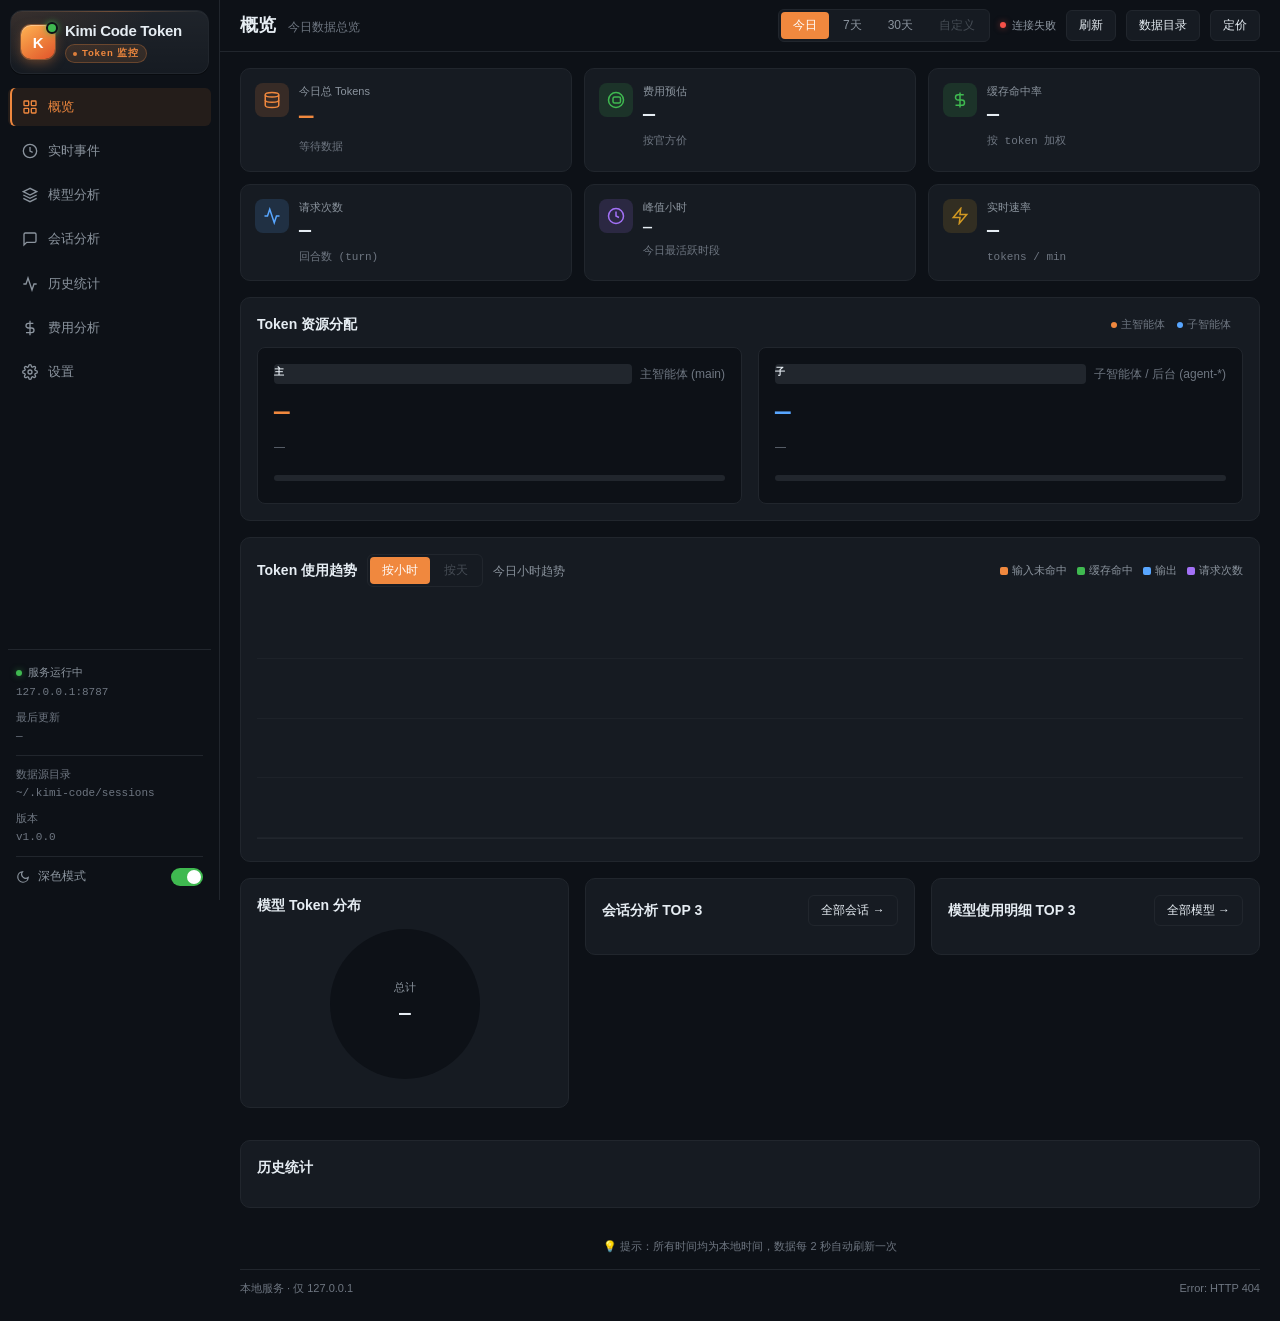
==== commit 58d98389: "历史统计跟随顶部时间筛选 - 移除历史页/概览卡片独立的 7/30/90/全部 按钮 - 历史统计（视图页 + 概览卡片）统一跟随顶部 今日/7天/30天 切换 - 历史页 KPI 子标题与趋势面板标" ====
--- a/index.html
+++ b/index.html
@@ -220,12 +220,6 @@
         <section class="panel">
           <div class="panel-head">
             <div class="pt"><h2>历史统计</h2></div>
-            <div class="history-filter" id="history-filter">
-              <button data-hdays="7">7天</button>
-              <button data-hdays="30" class="active">30天</button>
-              <button data-hdays="90">90天</button>
-              <button data-hdays="all">全部</button>
-            </div>
             <span class="muted" id="history-summary"></span>
           </div>
           <div class="history" id="history-list"></div>
@@ -363,13 +357,7 @@
           <div class="metric sub"><div class="m-label">总请求数</div><div class="m-value" id="hs-req">—</div><div class="m-sub" id="hs-calls-sub">—</div></div>
         </div>
         <div class="panel">
-          <div class="panel-head"><div class="pt"><h2>历史趋势</h2><span class="muted">每日 Token 消耗</span></div>
-            <div class="history-filter" id="ht-filter">
-              <button data-hdays="7" class="active">7天</button>
-              <button data-hdays="30">30天</button>
-              <button data-hdays="90">90天</button>
-              <button data-hdays="all">全部</button>
-            </div>
+          <div class="panel-head"><div class="pt"><h2>历史趋势</h2><span class="muted" id="ht-trend-sub">每日 Token 消耗</span></div>
           </div>
           <div class="chart" id="ht-chart"></div>
           <div class="axis" id="ht-axis"></div>
--- a/css/components.css
+++ b/css/components.css
@@ -221,13 +221,12 @@
 
 /* ---------- Donut ---------- */
 .donut-wrap { display: flex; flex-direction: column; align-items: center; gap: 12px; min-width: 0; }
-.donut { width: 150px; height: 150px; border-radius: 50%; position: relative; background: var(--bg); flex: none; }
-.donut::after { content: ""; position: absolute; inset: 38px; border-radius: 50%; background: var(--panel); }
-.donut-center { position: absolute; inset: 0; z-index: 1; display: flex; flex-direction: column; align-items: center; justify-content: center; text-align: center; }
+.donut { width: 150px; height: 150px; border-radius: 50%; position: relative; background: var(--bg); flex: none; overflow: hidden; }
+.donut-center { position: absolute; inset: 0; z-index: 1; display: flex; flex-direction: column; align-items: center; justify-content: center; text-align: center; pointer-events: none; }
 .donut-center .dc-label { font-size: 11px; color: var(--text-2); margin-bottom: 2px; }
 .donut-center .dc-value { font-family: var(--mono); font-size: 20px; font-weight: 700; max-width: 96px; overflow: hidden; text-overflow: ellipsis; }
 .donut-legend { display: flex; flex-direction: column; gap: 6px; min-width: 0; width: 100%; }
-.dl-row { display: grid; grid-template-columns: 1fr auto; align-items: center; gap: 12px; font-size: 11px; color: var(--text-2); min-width: 0; }
+.dl-row { display: grid; grid-template-columns: auto 1fr auto; align-items: center; gap: 6px 12px; font-size: 11px; color: var(--text-2); min-width: 0; }
 .dl-swatch { width: 8px; height: 8px; border-radius: 2px; flex: none; }
 .dl-name { overflow: hidden; text-overflow: ellipsis; white-space: nowrap; min-width: 0; }
 .dl-num { margin-left: auto; color: var(--text); font-family: var(--mono); font-weight: 500; white-space: nowrap; }
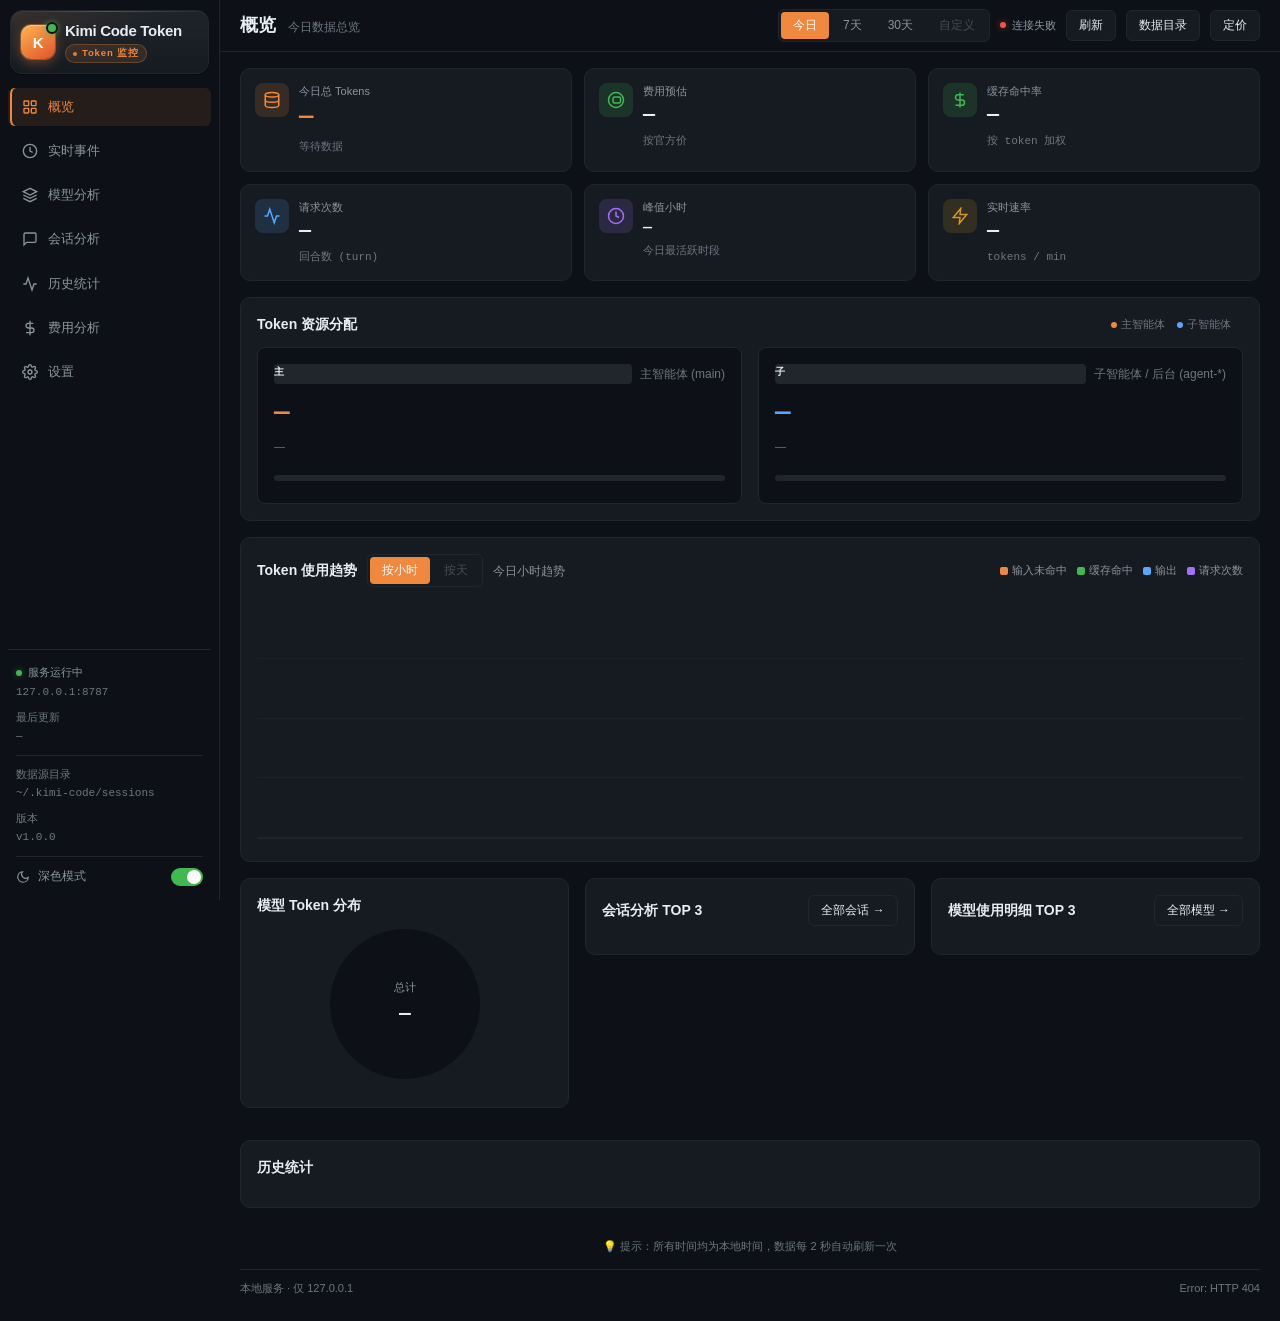
==== commit ad1fc5c9: "采集失败调用：turn.ended(failed) 事件统计 + 事件流跟随顶部时间筛选 后端： - collector 新增 turn.ended 分支，仅采集 reason=failed（canc" ====
--- a/index.html
+++ b/index.html
@@ -302,6 +302,10 @@
             <div class="donut-legend" id="md-donut-legend"></div></div>
           </section>
         </div>
+        <section class="panel">
+          <div class="panel-head"><div class="pt"><h2>失败记录</h2><span class="muted" id="md-fail-sub"></span></div></div>
+          <div class="rows" id="md-fail-rows"></div>
+        </section>
       </section>
 
       <!-- ================== 视图 4：会话分析 ================== -->
--- a/css/components.css
+++ b/css/components.css
@@ -279,7 +279,7 @@
 }
 /* 表列模板 */
 .evt { grid-template-columns: 74px 40px minmax(120px, 1.5fr) 46px 52px 52px 52px 60px minmax(70px, 1fr) 30px; }
-.mot { grid-template-columns: minmax(140px, 1.6fr) 72px 62px 56px 72px 56px 50px 50px 66px; }
+.mot { grid-template-columns: minmax(140px, 1.6fr) 72px 62px 56px 72px 56px 50px 50px 44px 66px; }
 .sst { grid-template-columns: minmax(110px, 1.4fr) 34px 62px 60px 58px 72px 58px 50px 50px 30px; }
 .htt { grid-template-columns: 92px 70px 64px 64px 58px 62px 52px 52px 60px; }
 .cst { grid-template-columns: 92px 110px 100px 90px 100px; }
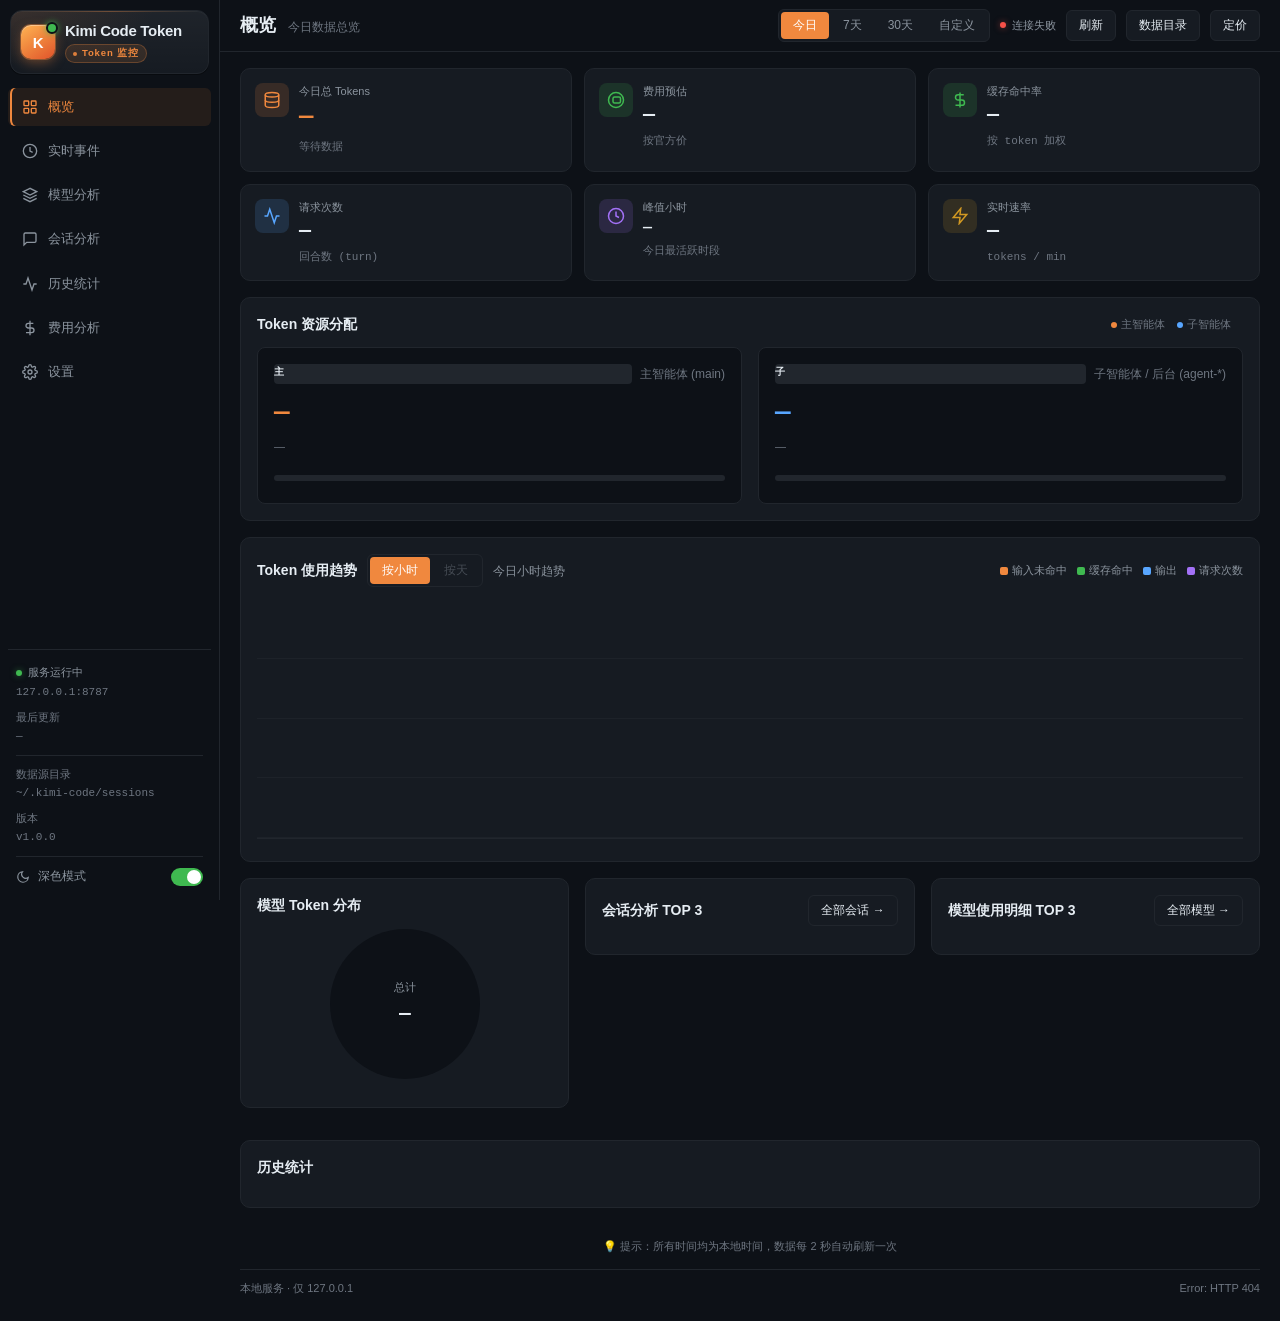
==== commit 3c88a38b: "开源发布：MIT 协议、README 完善、演示模式与界面截图，清理内部产物" ====
--- a/index.html
+++ b/index.html
@@ -84,7 +84,7 @@
           <button data-range="today" class="active">今日</button>
           <button data-range="week">7天</button>
           <button data-range="month">30天</button>
-          <button data-range="custom" disabled>自定义</button>
+          <button data-range="custom">自定义</button>
         </div>
         <span class="refresh-hint" id="conn-status"><i class="dot ok"></i>自动刷新 · 2s</span>
         <button class="link-btn" id="refresh-now" title="手动刷新">刷新</button>
@@ -414,6 +414,12 @@
                 <button class="btn-ghost" id="set-price-reset">恢复默认</button>
                 <button class="btn" id="set-price-save">保存</button>
               </div>
+              <div class="pm-block">
+                <div class="pm-head">按模型定价（可选）<span class="muted">未设置的模型使用上方默认价</span></div>
+                <div class="pm-rows" id="pm-rows"></div>
+                <datalist id="pm-models"></datalist>
+                <div class="pm-add"><button class="btn-ghost" id="pm-add" type="button">+ 添加模型</button></div>
+              </div>
             </div>
           </section>
           <section class="panel">
@@ -434,15 +440,30 @@
             <div class="gs-row"><span class="gs-label">版本</span><span class="gs-val mono">v1.0.0 · 纯本地服务</span></div>
           </section>
           <section class="panel">
+            <div class="panel-head"><div class="pt"><h2>告警通知</h2></div></div>
+            <div class="gs-row"><span class="gs-label">启用通知</span>
+              <span class="gs-val"><label class="al-switch"><input type="checkbox" id="al-enabled"> 启用</label></span>
+            </div>
+            <div class="gs-row"><span class="gs-label">当日费用阈值</span>
+              <span class="gs-val"><input type="number" id="al-cost" step="0.01" min="0" placeholder="0"> 元</span>
+            </div>
+            <div class="gs-row"><span class="gs-label">当日失败次数阈值</span>
+              <span class="gs-val"><input type="number" id="al-fail" step="1" min="0" placeholder="0"> 次</span>
+            </div>
+            <p class="muted" style="margin:10px 0 0">超过阈值时浏览器通知 + 页面右上角提示，30 分钟内同类不重复提醒；阈值填 0 表示不触发。</p>
+          </section>
+          <section class="panel">
             <div class="panel-head"><div class="pt"><h2>数据管理</h2></div></div>
             <div class="gs-row"><span class="gs-label">数据源目录</span><span class="gs-val mono" id="gs-dir">~/.kimi-code/sessions</span></div>
             <div class="gs-row"><span class="gs-label">采集日志数</span><span class="gs-val mono" id="gs-files">—</span></div>
             <div class="gs-actions">
               <button class="btn btn-blue" id="export-config">导出配置</button>
+              <button class="btn btn-blue" id="export-daily-csv">导出按日 CSV</button>
+              <button class="btn btn-blue" id="export-models-csv">导出按模型 CSV</button>
               <button class="link-btn" id="open-dir2">打开数据目录</button>
               <button class="btn btn-danger" id="clear-local">清空本地数据</button>
             </div>
-            <p class="muted" style="margin:10px 0 0">“清空本地数据”仅清除浏览器中的定价等本地配置，不影响服务器 data.json 统计。</p>
+            <p class="muted" style="margin:10px 0 0">“清空本地数据”仅清除浏览器中的定价等本地配置，不影响服务器 data.db 统计。</p>
           </section>
         </div>
       </section>
@@ -465,9 +486,25 @@
     <label>输入（缓存命中）<input type="number" id="pm-cache" step="0.001" min="0"></label>
     <label>输入（缓存写入）<input type="number" id="pm-cwrite" step="0.001" min="0"></label>
     <label>输出<input type="number" id="pm-out" step="0.01" min="0"></label>
+    <p class="muted" style="margin:0 0 4px">按模型定价请到设置页。</p>
     <div class="modal-actions">
       <button class="btn-ghost" id="price-reset">恢复默认</button>
       <button class="btn" id="price-save">保存</button>
+    </div>
+  </div>
+</div>
+
+<!-- 自定义时间范围弹窗（全局） -->
+<div class="overlay hidden" id="custom-range-overlay">
+  <div class="modal">
+    <h2>自定义时间范围</h2>
+    <p class="modal-sub">按本地日期选择起止日（含首尾，最多 366 天）</p>
+    <label>开始日期<input type="date" id="cr-start"></label>
+    <label>结束日期<input type="date" id="cr-end"></label>
+    <p class="muted" id="cr-hint" style="margin:0 0 4px"></p>
+    <div class="modal-actions">
+      <button class="btn-ghost" id="cr-cancel">取消</button>
+      <button class="btn" id="cr-apply">应用</button>
     </div>
   </div>
 </div>
--- a/css/components.css
+++ b/css/components.css
@@ -279,7 +279,7 @@
 }
 /* 表列模板 */
 .evt { grid-template-columns: 74px 40px minmax(120px, 1.5fr) 46px 52px 52px 52px 60px minmax(70px, 1fr) 30px; }
-.mot { grid-template-columns: minmax(140px, 1.6fr) 72px 62px 56px 72px 56px 50px 50px 44px 66px; }
+.mot { grid-template-columns: minmax(140px, 1.6fr) 72px 62px 56px 72px 56px 50px 50px 44px 52px 66px; }
 .sst { grid-template-columns: minmax(110px, 1.4fr) 34px 62px 60px 58px 72px 58px 50px 50px 30px; }
 .htt { grid-template-columns: 92px 70px 64px 64px 58px 62px 52px 52px 60px; }
 .cst { grid-template-columns: 92px 110px 100px 90px 100px; }
@@ -361,7 +361,46 @@
 .gs-row:last-of-type { border-bottom: none; }
 .gs-label { color: var(--text-2); font-size: 12.5px; }
 .gs-val { color: var(--muted); font-size: 11.5px; }
+.gs-val input {
+  width: 110px; background: var(--bg); border: 1px solid var(--bd); color: var(--text);
+  padding: 4px 8px; border-radius: 6px; font-size: 12px; text-align: right; font-family: var(--mono);
+}
+.gs-val input:focus { outline: none; border-color: var(--accent); }
+.al-switch { display: inline-flex; align-items: center; gap: 6px; color: var(--text-2); font-size: 12.5px; cursor: pointer; }
 .gs-actions { display: flex; gap: 10px; flex-wrap: wrap; padding-top: 10px; }
+
+/* ---------- 设置页：按模型定价 ---------- */
+.pm-block { margin-top: 18px; border-top: 1px solid var(--line); padding-top: 14px; }
+.pm-head { font-size: 12.5px; font-weight: 600; color: var(--text); margin-bottom: 10px; }
+.pm-head .muted { font-weight: 400; margin-left: 6px; }
+.pm-rows { display: flex; flex-direction: column; gap: 8px; margin-bottom: 10px; }
+.pm-row { display: grid; grid-template-columns: minmax(110px, 1fr) repeat(4, 74px) 26px; gap: 6px; align-items: center; }
+.pm-row input {
+  min-width: 0; background: var(--bg); border: 1px solid var(--bd); color: var(--text);
+  padding: 5px 8px; border-radius: 6px; font-size: 12px; font-family: var(--mono);
+}
+.pm-row input:focus { outline: none; border-color: var(--accent); }
+.pm-row .pm-name { text-align: left; }
+.pm-row input[type="number"] { text-align: right; }
+.pm-del {
+  background: transparent; border: none; color: var(--muted); cursor: pointer;
+  font-size: 13px; padding: 2px; border-radius: 4px; font-family: inherit;
+}
+.pm-del:hover { color: var(--err); }
+.pm-add { margin-top: 4px; }
+
+/* ---------- 告警 toast（页面右上角） ---------- */
+.toast-box {
+  position: fixed; top: 14px; right: 14px; z-index: 90;
+  display: flex; flex-direction: column; gap: 8px; max-width: 340px;
+}
+.toast {
+  background: var(--panel); border: 1px solid var(--err); border-left: 3px solid var(--err);
+  border-radius: 8px; padding: 10px 14px; font-size: 12px; line-height: 1.6; color: var(--text);
+  box-shadow: 0 8px 24px rgba(0,0,0,.45); transition: opacity .3s, transform .3s;
+}
+.toast .t { font-weight: 600; color: var(--err); margin-bottom: 2px; }
+.toast.out { opacity: 0; transform: translateX(8px); }
 
 /* ---------- 提示 / 页脚 ---------- */
 .hint-bar { text-align: center; color: var(--muted); font-size: 11px; padding: 14px 0 4px; }
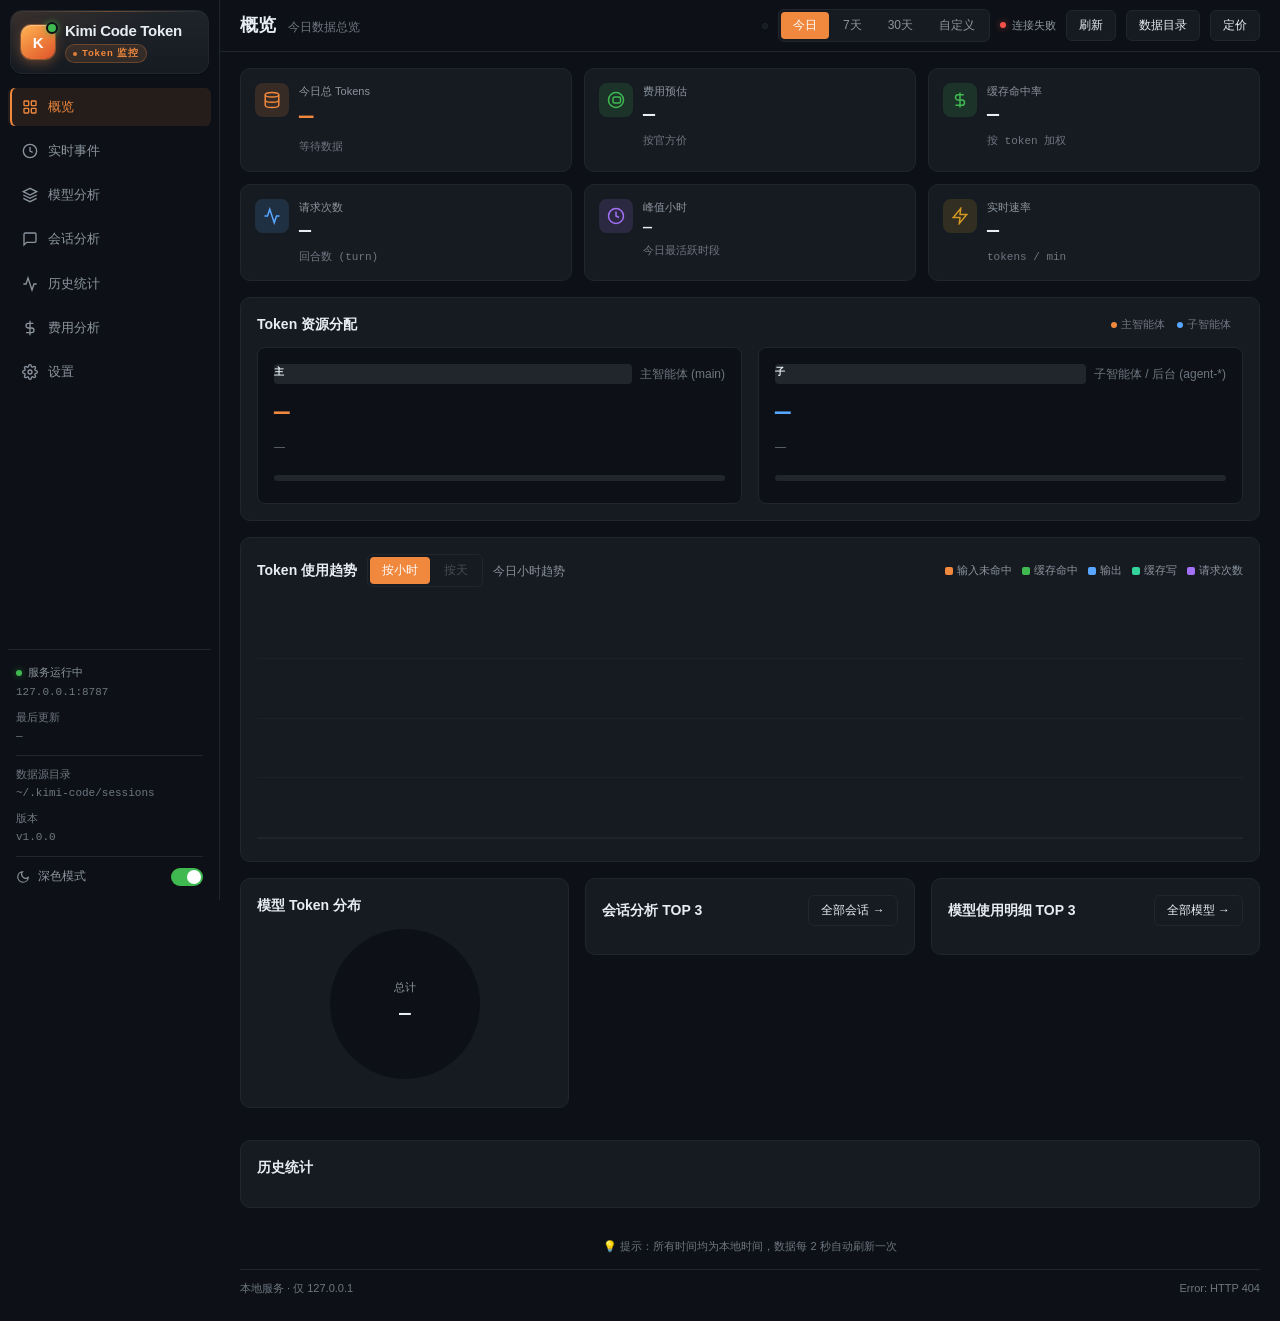
==== commit c69ce6ca: "前端来源筛选切换与事件流分页器升级（条数选择、跳页）" ====
--- a/index.html
+++ b/index.html
@@ -80,6 +80,7 @@
         <span class="tb-sub muted" id="page-subtitle">今日数据总览</span>
       </div>
       <div class="tb-right">
+        <div class="range-switch" id="source-switch"></div>
         <div class="range-switch" id="range-switch">
           <button data-range="today" class="active">今日</button>
           <button data-range="week">7天</button>
@@ -188,6 +189,7 @@
               <span class="lg"><i class="sw in"></i>输入未命中</span>
               <span class="lg"><i class="sw cache"></i>缓存命中</span>
               <span class="lg"><i class="sw out"></i>输出</span>
+              <span class="lg"><i class="sw cwrite"></i>缓存写</span>
               <span class="lg"><i class="sw req"></i>请求次数</span>
             </div>
           </div>
@@ -242,10 +244,10 @@
               <button data-scope="all" class="active">全部</button>
               <button data-scope="main">主</button>
               <button data-scope="sub">子</button>
+              <button data-scope="failed">失败</button>
             </div>
             <div class="ph-right">
               <select id="ev-model-filter" aria-label="模型筛选"><option value="">全部模型</option></select>
-              <button class="link-btn" id="ev-more">查看全部事件 →</button>
             </div>
           </div>
           <div class="table-wrap">
@@ -402,69 +404,169 @@
 
       <!-- ================== 视图 7：设置 ================== -->
       <section class="view" id="view-settings">
-        <div class="gs-wrap">
-          <section class="panel">
-            <div class="panel-head"><div class="pt"><h2>定价设置</h2><span class="muted">元 / 百万 tokens · 本地保存</span></div></div>
-            <div class="price-form">
-              <label>输入（缓存未命中）<input type="number" id="p-miss" step="0.01" min="0"></label>
-              <label>输入（缓存命中）<input type="number" id="p-cache" step="0.001" min="0"></label>
-              <label>输入（缓存写入）<input type="number" id="p-cwrite" step="0.001" min="0"></label>
-              <label>输出<input type="number" id="p-out" step="0.01" min="0"></label>
-              <div class="modal-actions">
-                <button class="btn-ghost" id="set-price-reset">恢复默认</button>
-                <button class="btn" id="set-price-save">保存</button>
-              </div>
-              <div class="pm-block">
-                <div class="pm-head">按模型定价（可选）<span class="muted">未设置的模型使用上方默认价</span></div>
-                <div class="pm-rows" id="pm-rows"></div>
-                <datalist id="pm-models"></datalist>
-                <div class="pm-add"><button class="btn-ghost" id="pm-add" type="button">+ 添加模型</button></div>
-              </div>
-            </div>
-          </section>
-          <section class="panel">
-            <div class="panel-head"><div class="pt"><h2>系统设置</h2></div></div>
-            <div class="gs-row"><span class="gs-label">主题模式</span>
-              <div class="seg" id="set-theme">
-                <button data-theme-mode="dark" class="active">深色</button>
-                <button data-theme-mode="light">浅色</button>
-              </div>
-            </div>
-            <div class="gs-row"><span class="gs-label">显示模式</span>
-              <div class="seg" id="set-density">
-                <button data-density="full" class="active">完整</button>
-                <button data-density="compact">简洁</button>
-              </div>
-            </div>
-            <div class="gs-row"><span class="gs-label">自动刷新</span><span class="gs-val">每 2 秒（可点顶栏“刷新”手动触发）</span></div>
-            <div class="gs-row"><span class="gs-label">版本</span><span class="gs-val mono">v1.0.0 · 纯本地服务</span></div>
-          </section>
-          <section class="panel">
-            <div class="panel-head"><div class="pt"><h2>告警通知</h2></div></div>
-            <div class="gs-row"><span class="gs-label">启用通知</span>
-              <span class="gs-val"><label class="al-switch"><input type="checkbox" id="al-enabled"> 启用</label></span>
-            </div>
-            <div class="gs-row"><span class="gs-label">当日费用阈值</span>
-              <span class="gs-val"><input type="number" id="al-cost" step="0.01" min="0" placeholder="0"> 元</span>
-            </div>
-            <div class="gs-row"><span class="gs-label">当日失败次数阈值</span>
-              <span class="gs-val"><input type="number" id="al-fail" step="1" min="0" placeholder="0"> 次</span>
-            </div>
-            <p class="muted" style="margin:10px 0 0">超过阈值时浏览器通知 + 页面右上角提示，30 分钟内同类不重复提醒；阈值填 0 表示不触发。</p>
-          </section>
-          <section class="panel">
-            <div class="panel-head"><div class="pt"><h2>数据管理</h2></div></div>
-            <div class="gs-row"><span class="gs-label">数据源目录</span><span class="gs-val mono" id="gs-dir">~/.kimi-code/sessions</span></div>
-            <div class="gs-row"><span class="gs-label">采集日志数</span><span class="gs-val mono" id="gs-files">—</span></div>
-            <div class="gs-actions">
-              <button class="btn btn-blue" id="export-config">导出配置</button>
-              <button class="btn btn-blue" id="export-daily-csv">导出按日 CSV</button>
-              <button class="btn btn-blue" id="export-models-csv">导出按模型 CSV</button>
-              <button class="link-btn" id="open-dir2">打开数据目录</button>
-              <button class="btn btn-danger" id="clear-local">清空本地数据</button>
-            </div>
-            <p class="muted" style="margin:10px 0 0">“清空本地数据”仅清除浏览器中的定价等本地配置，不影响服务器 data.db 统计。</p>
-          </section>
+        <div class="settings-page">
+          <div class="settings-tabs">
+            <button class="settings-tab active" data-tab="pricing">定价</button>
+            <button class="settings-tab" data-tab="catalog">价格目录</button>
+            <button class="settings-tab" data-tab="alerts">告警通知</button>
+            <button class="settings-tab" data-tab="system">系统</button>
+            <button class="settings-tab" data-tab="data">数据管理</button>
+          </div>
+
+          <div class="settings-panels">
+            <!-- 定价 -->
+            <div class="settings-panel active" data-panel="pricing">
+              <div class="pricing-layout">
+                <section class="panel default-prices-panel">
+                  <div class="panel-head"><div class="pt"><h2>全局默认价</h2><span class="muted">元 / 百万 tokens</span></div></div>
+                  <div class="price-form">
+                    <label>输入（缓存未命中）<input type="number" id="p-miss" step="0.01" min="0"></label>
+                    <label>输入（缓存命中）<input type="number" id="p-cache" step="0.001" min="0"></label>
+                    <label>输入（缓存写入）<input type="number" id="p-cwrite" step="0.001" min="0"></label>
+                    <label>输出<input type="number" id="p-out" step="0.01" min="0"></label>
+                    <p class="muted" style="font-size:11px;margin:6px 0 0">未手动定价且未命中目录的模型使用此价格。</p>
+                  </div>
+                </section>
+
+                <section class="panel model-pricing-panel">
+                  <div class="panel-head">
+                    <div class="pt"><h2>按模型定价</h2><span class="muted" id="pm-count">0 个模型</span></div>
+                    <div class="ph-right">
+                      <input type="text" id="pm-search" class="pm-search" placeholder="搜索模型…">
+                      <button class="btn-ghost" id="pm-add" type="button">+ 添加</button>
+                      <button class="btn-ghost" id="pm-fill" type="button" title="把数据中出现过的模型生成定价行，价格预填目录价（目录未命中的填默认价）">从目录填充</button>
+                    </div>
+                  </div>
+                  <div class="pm-table-wrap">
+                    <table class="pm-table">
+                      <thead>
+                        <tr>
+                          <th class="pm-col-model">模型</th>
+                          <th class="pm-col-source">来源</th>
+                          <th class="pm-col-price">输入未命中</th>
+                          <th class="pm-col-price">缓存命中</th>
+                          <th class="pm-col-price">缓存写入</th>
+                          <th class="pm-col-price">输出</th>
+                          <th class="pm-col-action"></th>
+                        </tr>
+                      </thead>
+                      <tbody id="pm-rows"></tbody>
+                    </table>
+                  </div>
+                  <div class="pm-table-foot">
+                    <span class="muted" id="pm-fill-status"></span>
+                    <div class="modal-actions">
+                      <button class="btn-ghost" id="pm-clear" type="button">清空手动定价</button>
+                      <button class="btn-ghost" id="set-price-reset" type="button">恢复默认</button>
+                      <button class="btn" id="set-price-save" type="button">保存</button>
+                    </div>
+                  </div>
+                </section>
+              </div>
+            </div>
+
+            <!-- 价格目录 -->
+            <div class="settings-panel" data-panel="catalog">
+              <section class="panel catalog-panel">
+                <div class="panel-head"><div class="pt"><h2>内置价格目录</h2><span class="muted">models.dev · 元/百万 tokens</span></div></div>
+                <div class="catalog-grid">
+                  <div class="catalog-card">
+                    <span class="cc-label">数据来源</span>
+                    <span class="cc-val mono" id="catalog-source">—</span>
+                  </div>
+                  <div class="catalog-card">
+                    <span class="cc-label">数据日期</span>
+                    <span class="cc-val mono" id="catalog-date">—</span>
+                  </div>
+                  <div class="catalog-card">
+                    <span class="cc-label">收录模型数</span>
+                    <span class="cc-val mono" id="catalog-count">0</span>
+                  </div>
+                  <div class="catalog-card">
+                    <span class="cc-label">汇率（USD → CNY）</span>
+                    <span class="cc-val"><input type="number" id="catalog-rate" step="0.01" min="0" value="7.2"> 元/美元</span>
+                  </div>
+                </div>
+                <div class="gs-actions" style="margin-top:14px">
+                  <button class="btn btn-blue" id="catalog-sync">同步在线目录</button>
+                  <button class="btn-ghost" id="catalog-restore">恢复内置目录</button>
+                </div>
+                <p class="muted" id="catalog-status" style="margin:12px 0 0">页面加载不自动联网，点击「同步在线目录」手动更新；目录价格用于未手动定价的模型。</p>
+              </section>
+            </div>
+
+            <!-- 告警通知 -->
+            <div class="settings-panel" data-panel="alerts">
+              <section class="panel alerts-panel">
+                <div class="panel-head"><div class="pt"><h2>告警通知</h2></div></div>
+                <div class="alerts-form">
+                  <label class="al-switch-row">
+                    <input type="checkbox" id="al-enabled">
+                    <span>启用浏览器通知与页面提示</span>
+                  </label>
+                  <div class="gs-row">
+                    <span class="gs-label">当日费用阈值</span>
+                    <span class="gs-val"><input type="number" id="al-cost" step="0.01" min="0" placeholder="0"> 元</span>
+                  </div>
+                  <div class="gs-row">
+                    <span class="gs-label">当日失败次数阈值</span>
+                    <span class="gs-val"><input type="number" id="al-fail" step="1" min="0" placeholder="0"> 次</span>
+                  </div>
+                  <p class="muted" style="margin:10px 0 0">超过阈值时浏览器通知 + 页面右上角提示，30 分钟内同类不重复提醒；阈值填 0 表示不触发。</p>
+                </div>
+              </section>
+            </div>
+
+            <!-- 系统 -->
+            <div class="settings-panel" data-panel="system">
+              <section class="panel system-panel">
+                <div class="panel-head"><div class="pt"><h2>系统设置</h2></div></div>
+                <div class="system-grid">
+                  <div class="system-card">
+                    <span class="sc-label">主题模式</span>
+                    <div class="seg" id="set-theme">
+                      <button data-theme-mode="dark" class="active">深色</button>
+                      <button data-theme-mode="light">浅色</button>
+                    </div>
+                  </div>
+                  <div class="system-card">
+                    <span class="sc-label">显示模式</span>
+                    <div class="seg" id="set-density">
+                      <button data-density="full" class="active">完整</button>
+                      <button data-density="compact">简洁</button>
+                    </div>
+                  </div>
+                  <div class="system-card">
+                    <span class="sc-label">自动刷新</span>
+                    <span class="sc-val">每 2 秒（可点顶栏“刷新”手动触发）</span>
+                  </div>
+                  <div class="system-card">
+                    <span class="sc-label">版本</span>
+                    <span class="sc-val mono">v1.0.0 · 纯本地服务</span>
+                  </div>
+                </div>
+              </section>
+            </div>
+
+            <!-- 数据管理 -->
+            <div class="settings-panel" data-panel="data">
+              <section class="panel data-panel">
+                <div class="panel-head"><div class="pt"><h2>数据管理</h2></div></div>
+                <div class="data-info">
+                  <div class="gs-row"><span class="gs-label">数据源目录</span><span class="gs-val mono" id="gs-dir">~/.kimi-code/sessions</span></div>
+                  <div class="gs-row"><span class="gs-label">采集日志数</span><span class="gs-val mono" id="gs-files">—</span></div>
+                </div>
+                <div class="gs-actions" style="margin-top:14px">
+                  <button class="btn btn-blue" id="export-config">导出配置</button>
+                  <button class="btn btn-blue" id="export-daily-csv">导出按日 CSV</button>
+                  <button class="btn btn-blue" id="export-models-csv">导出按模型 CSV</button>
+                  <button class="link-btn" id="open-dir2">打开数据目录</button>
+                  <button class="btn btn-danger" id="clear-local">清空本地数据</button>
+                </div>
+                <p class="muted" style="margin:12px 0 0">“清空本地数据”仅清除浏览器中的定价等本地配置，不影响服务器 data.db 统计。</p>
+              </section>
+            </div>
+          </div>
         </div>
       </section>
 
@@ -510,6 +612,7 @@
 </div>
 
 <script src="js/utils.js"></script>
+<script src="js/pricing-catalog.js"></script>
 <script src="js/data.js"></script>
 <script src="js/render.js"></script>
 <script src="js/main.js"></script>
--- a/css/base.css
+++ b/css/base.css
@@ -53,7 +53,7 @@
 .mono { font-family: var(--mono); }
 ::-webkit-scrollbar { width: 6px; height: 6px; }
 ::-webkit-scrollbar-track { background: transparent; }
-::-webkit-scrollbar-thumb { background: #21262d; border-radius: 3px; }
+::-webkit-scrollbar-thumb { background: var(--line); border-radius: 3px; }
 
 button:focus-visible, select:focus-visible, input:focus-visible, a:focus-visible {
   outline: 2px solid rgba(240,136,62,.5);
@@ -71,4 +71,4 @@
   --ok: #1a7f37; --err: #cf222e; --warn: #9a6700;
 }
 html[data-theme="light"] .chart { background-image: repeating-linear-gradient(to top, rgba(0,0,0,.03) 0, rgba(0,0,0,.03) 1px, transparent 1px, transparent 25%); }
-html[data-theme="light"] .tt-row:hover { background: rgba(0,0,0,.02); }
+html[data-theme="light"] .tt-row:hover { background: rgba(0,0,0,.04); }
--- a/css/layout.css
+++ b/css/layout.css
@@ -125,10 +125,11 @@
 /* ---------- 主区 ---------- */
 .main { flex: 1; min-width: 0; background: var(--content); display: flex; flex-direction: column; }
 .topbar {
-  height: 52px; background: var(--bg);
+  min-height: 52px; background: var(--bg);
   border-bottom: 1px solid var(--line);
   display: flex; align-items: center; justify-content: space-between;
-  padding: 0 20px; flex-shrink: 0; gap: 12px; flex-wrap: wrap;
+  padding: 6px 20px; flex-shrink: 0; gap: 12px; flex-wrap: wrap;
+  align-content: center;
 }
 .tb-title { display: flex; align-items: baseline; gap: 12px; min-width: 0; }
 .tb-title h1 { margin: 0; font-size: 18px; font-weight: 600; letter-spacing: -.2px; }
@@ -150,3 +151,6 @@
 @media (max-width: 1200px) { .tri { grid-template-columns: 1fr; } }
 .grid-2sub { display: grid; grid-template-columns: 1fr 1fr; gap: 16px; align-items: start; margin-bottom: 16px; }
 @media (max-width: 1000px) { .grid-2sub { grid-template-columns: 1fr; } }
+
+/* ---------- 浅色主题覆盖 ---------- */
+html[data-theme="light"] .sb-brand { box-shadow: inset 0 1px 0 rgba(255,255,255,.7), 0 1px 0 rgba(0,0,0,.08); }
--- a/css/components.css
+++ b/css/components.css
@@ -23,6 +23,9 @@
   background: var(--accent); color: #fff; font-weight: 500;
 }
 .range-switch button:disabled, .chart-filter button:disabled { cursor: not-allowed; opacity: .4; }
+/* 来源筛选 chips 内的小数字注记（如 ZCode · 604） */
+.range-switch button .ss-calls { font-size: 10px; opacity: .75; margin-left: 4px; font-variant-numeric: tabular-nums; }
+.range-switch button.active .ss-calls { opacity: .9; }
 
 .refresh-hint { display: inline-flex; align-items: center; gap: 6px; font-size: 11px; color: var(--text-2); white-space: nowrap; }
 .refresh-hint .dot { width: 6px; height: 6px; border-radius: 50%; background: var(--ok); display: inline-block; box-shadow: 0 0 6px rgba(63,185,80,.5); }
@@ -216,7 +219,7 @@
   font-size: 10px; color: var(--muted); font-family: var(--mono);
   transform: translateY(-50%); line-height: 1;
 }
-.area-path { fill: rgba(240,136,62,.12); }
+.area-path { fill: var(--accent-soft); }
 .area-line { fill: none; stroke: var(--accent); stroke-width: 1.8; stroke-linejoin: round; stroke-linecap: round; vector-effect: non-scaling-stroke; }
 
 /* ---------- Donut ---------- */
@@ -278,7 +281,7 @@
   margin-right: 5px; flex: none;
 }
 /* 表列模板 */
-.evt { grid-template-columns: 74px 40px minmax(120px, 1.5fr) 46px 52px 52px 52px 60px minmax(70px, 1fr) 30px; }
+.evt { grid-template-columns: 96px 40px minmax(120px, 1.5fr) 46px 52px 52px 52px 52px 60px minmax(70px, 1fr) 30px; }
 .mot { grid-template-columns: minmax(140px, 1.6fr) 72px 62px 56px 72px 56px 50px 50px 44px 52px 66px; }
 .sst { grid-template-columns: minmax(110px, 1.4fr) 34px 62px 60px 58px 72px 58px 50px 50px 30px; }
 .htt { grid-template-columns: 92px 70px 64px 64px 58px 62px 52px 52px 60px; }
@@ -346,48 +349,19 @@
 .pager button:hover { border-color: var(--bd); color: var(--text); }
 .pager button.active { background: var(--accent); border-color: var(--accent); color: #fff; font-weight: 500; }
 .pager button:disabled { opacity: .4; cursor: not-allowed; }
+.pager .pg-size, .pager .pg-jump-input {
+  background: var(--panel); border: 1px solid var(--line); color: var(--text-2);
+  font-size: 11px; padding: 3px 6px; border-radius: 4px; font-family: inherit;
+}
+.pager .pg-jump-input { width: 48px; }
+.pager .pg-tail { color: var(--muted); font-size: 11px; font-family: var(--mono); margin-left: auto; display: flex; align-items: center; gap: 6px; }
 
 /* ---------- 设置页 ---------- */
-.gs-wrap { display: grid; grid-template-columns: repeat(3, 1fr); gap: 16px; align-items: start; }
-@media (max-width: 1100px) { .gs-wrap { grid-template-columns: 1fr; } }
-.price-form { display: flex; flex-direction: column; gap: 12px; }
-.price-form label { display: flex; justify-content: space-between; align-items: center; color: var(--text-2); font-size: 12.5px; }
-.price-form input {
-  width: 120px; background: var(--bg); border: 1px solid var(--bd); color: var(--text);
-  padding: 5px 10px; border-radius: 6px; font-size: 12px; text-align: right; font-family: var(--mono);
-}
-.price-form input:focus { outline: none; border-color: var(--accent); }
 .gs-row { display: flex; justify-content: space-between; align-items: center; gap: 16px; padding: 10px 0; border-bottom: 1px solid var(--line); }
 .gs-row:last-of-type { border-bottom: none; }
 .gs-label { color: var(--text-2); font-size: 12.5px; }
 .gs-val { color: var(--muted); font-size: 11.5px; }
-.gs-val input {
-  width: 110px; background: var(--bg); border: 1px solid var(--bd); color: var(--text);
-  padding: 4px 8px; border-radius: 6px; font-size: 12px; text-align: right; font-family: var(--mono);
-}
-.gs-val input:focus { outline: none; border-color: var(--accent); }
-.al-switch { display: inline-flex; align-items: center; gap: 6px; color: var(--text-2); font-size: 12.5px; cursor: pointer; }
 .gs-actions { display: flex; gap: 10px; flex-wrap: wrap; padding-top: 10px; }
-
-/* ---------- 设置页：按模型定价 ---------- */
-.pm-block { margin-top: 18px; border-top: 1px solid var(--line); padding-top: 14px; }
-.pm-head { font-size: 12.5px; font-weight: 600; color: var(--text); margin-bottom: 10px; }
-.pm-head .muted { font-weight: 400; margin-left: 6px; }
-.pm-rows { display: flex; flex-direction: column; gap: 8px; margin-bottom: 10px; }
-.pm-row { display: grid; grid-template-columns: minmax(110px, 1fr) repeat(4, 74px) 26px; gap: 6px; align-items: center; }
-.pm-row input {
-  min-width: 0; background: var(--bg); border: 1px solid var(--bd); color: var(--text);
-  padding: 5px 8px; border-radius: 6px; font-size: 12px; font-family: var(--mono);
-}
-.pm-row input:focus { outline: none; border-color: var(--accent); }
-.pm-row .pm-name { text-align: left; }
-.pm-row input[type="number"] { text-align: right; }
-.pm-del {
-  background: transparent; border: none; color: var(--muted); cursor: pointer;
-  font-size: 13px; padding: 2px; border-radius: 4px; font-family: inherit;
-}
-.pm-del:hover { color: var(--err); }
-.pm-add { margin-top: 4px; }
 
 /* ---------- 告警 toast（页面右上角） ---------- */
 .toast-box {
@@ -455,3 +429,128 @@
 @media (prefers-reduced-motion: reduce) {
   .col .seg, .btn, .link-btn, .range-switch button, .live-badge .dot, .toggle-switch, .sb-brand .mark::after { transition: none; animation: none; }
 }
+
+/* ---------- 设置页（标签页 + 模型定价中心） ---------- */
+.settings-page { display: flex; flex-direction: column; gap: 16px; }
+.settings-tabs {
+  display: flex; gap: 4px;
+  background: var(--panel); border: 1px solid var(--line); border-radius: 10px;
+  padding: 4px; align-self: flex-start;
+}
+.settings-tab {
+  padding: 7px 16px; border: none; background: transparent;
+  color: var(--text-2); font-size: 13px; cursor: pointer; border-radius: 6px;
+  font-family: inherit; transition: .15s; white-space: nowrap;
+}
+.settings-tab:hover { color: var(--text); background: var(--panel-2); }
+.settings-tab.active { background: var(--accent); color: #fff; font-weight: 500; }
+.settings-panels { position: relative; }
+.settings-panel { display: none; animation: fadeUp .25s ease both; }
+.settings-panel.active { display: block; }
+
+/* 定价页：左侧默认价 + 右侧模型列表 */
+.pricing-layout { display: grid; grid-template-columns: 280px 1fr; gap: 16px; align-items: start; }
+@media (max-width: 1100px) { .pricing-layout { grid-template-columns: 1fr; } }
+.default-prices-panel .price-form { display: flex; flex-direction: column; gap: 12px; }
+.default-prices-panel .price-form label {
+  display: flex; justify-content: space-between; align-items: center;
+  color: var(--text-2); font-size: 12.5px; gap: 10px;
+}
+.default-prices-panel .price-form input {
+  width: 110px; background: var(--bg); border: 1px solid var(--bd); color: var(--text);
+  padding: 6px 10px; border-radius: 6px; font-size: 13px; text-align: right; font-family: var(--mono);
+}
+.default-prices-panel .price-form input:focus { outline: none; border-color: var(--accent); }
+
+.model-pricing-panel { min-width: 0; }
+.model-pricing-panel .panel-head { flex-wrap: nowrap; }
+.pm-search {
+  width: 160px; background: var(--bg); border: 1px solid var(--bd); color: var(--text);
+  padding: 5px 10px; border-radius: 6px; font-size: 12px; font-family: inherit;
+}
+.pm-search:focus { outline: none; border-color: var(--accent); }
+.pm-table-wrap {
+  border: 1px solid var(--line); border-radius: 8px; overflow: hidden;
+  max-height: 420px; overflow-y: auto;
+}
+.pm-table { width: 100%; border-collapse: collapse; font-size: 12px; }
+.pm-table thead { position: sticky; top: 0; z-index: 2; }
+.pm-table th {
+  background: var(--panel-2); color: var(--text-2); font-weight: 500;
+  padding: 8px 10px; text-align: left; border-bottom: 1px solid var(--line);
+  white-space: nowrap;
+}
+.pm-table th.pm-col-price { text-align: right; width: 110px; }
+.pm-table th.pm-col-source { width: 80px; }
+.pm-table th.pm-col-action { width: 40px; }
+.pm-table td {
+  padding: 7px 10px; border-bottom: 1px solid var(--line-soft);
+  color: var(--text); vertical-align: middle;
+}
+.pm-table tbody tr:last-child td { border-bottom: none; }
+.pm-table tbody tr:hover { background: rgba(255,255,255,.02); }
+html[data-theme="light"] .pm-table tbody tr:hover { background: rgba(0,0,0,.03); }
+.pm-table input[type="text"] {
+  width: 100%; background: var(--bg); border: 1px solid var(--bd); color: var(--text);
+  padding: 5px 8px; border-radius: 5px; font-size: 12px; font-family: inherit;
+}
+.pm-table input[type="number"] {
+  width: 90px; background: var(--bg); border: 1px solid var(--bd); color: var(--text);
+  padding: 5px 8px; border-radius: 5px; font-size: 12px; text-align: right; font-family: var(--mono);
+}
+.pm-table input:focus { outline: none; border-color: var(--accent); }
+.pm-table .pm-source {
+  display: inline-flex; align-items: center; gap: 4px;
+  font-size: 11px; padding: 2px 8px; border-radius: 999px; font-weight: 500;
+}
+.pm-source.manual { background: rgba(88,166,255,.12); color: var(--out); }
+.pm-source.catalog { background: rgba(63,185,80,.12); color: var(--ok); }
+.pm-source.default { background: var(--panel-2); color: var(--muted); }
+.pm-table .pm-del {
+  background: transparent; border: none; color: var(--muted); cursor: pointer;
+  font-size: 14px; padding: 2px 6px; border-radius: 4px; font-family: inherit;
+}
+.pm-table .pm-del:hover { color: var(--err); background: rgba(248,81,73,.1); }
+.pm-table-foot {
+  display: flex; justify-content: space-between; align-items: center;
+  margin-top: 12px; gap: 12px; flex-wrap: wrap;
+}
+.pm-empty { text-align: center; color: var(--muted); padding: 28px 10px; font-size: 12px; }
+
+/* 目录 / 告警 / 系统 / 数据页 */
+.catalog-grid, .system-grid {
+  display: grid; grid-template-columns: repeat(4, 1fr); gap: 12px;
+}
+@media (max-width: 900px) { .catalog-grid, .system-grid { grid-template-columns: repeat(2, 1fr); } }
+@media (max-width: 480px) { .catalog-grid, .system-grid { grid-template-columns: 1fr; } }
+.catalog-card, .system-card {
+  background: var(--bg); border: 1px solid var(--line); border-radius: 8px;
+  padding: 14px; display: flex; flex-direction: column; gap: 6px;
+}
+.cc-label, .sc-label { font-size: 11px; color: var(--text-2); }
+.cc-val, .sc-val { font-size: 14px; color: var(--text); }
+.cc-val input {
+  width: 70px; background: var(--panel); border: 1px solid var(--bd); color: var(--text);
+  padding: 4px 8px; border-radius: 5px; font-size: 13px; text-align: right; font-family: var(--mono);
+}
+.cc-val input:focus { outline: none; border-color: var(--accent); }
+
+.alerts-form { display: flex; flex-direction: column; gap: 12px; max-width: 520px; }
+.al-switch-row {
+  display: flex; align-items: center; gap: 10px; color: var(--text); font-size: 13px;
+  cursor: pointer; user-select: none;
+}
+.al-switch-row input { width: 16px; height: 16px; accent-color: var(--accent); cursor: pointer; }
+
+.data-info { max-width: 640px; }
+
+/* ---------- 浅色主题覆盖 ---------- */
+html[data-theme="light"] .col .tip {
+  background: var(--panel);
+  border-color: var(--line);
+  box-shadow: 0 8px 24px rgba(0,0,0,.12);
+}
+html[data-theme="light"] .donut-tip { box-shadow: 0 4px 12px rgba(0,0,0,.12); }
+html[data-theme="light"] .toast { box-shadow: 0 8px 24px rgba(0,0,0,.18); }
+html[data-theme="light"] .overlay { background: rgba(31,35,40,.45); }
+html[data-theme="light"] .modal { box-shadow: 0 18px 48px rgba(0,0,0,.18); }
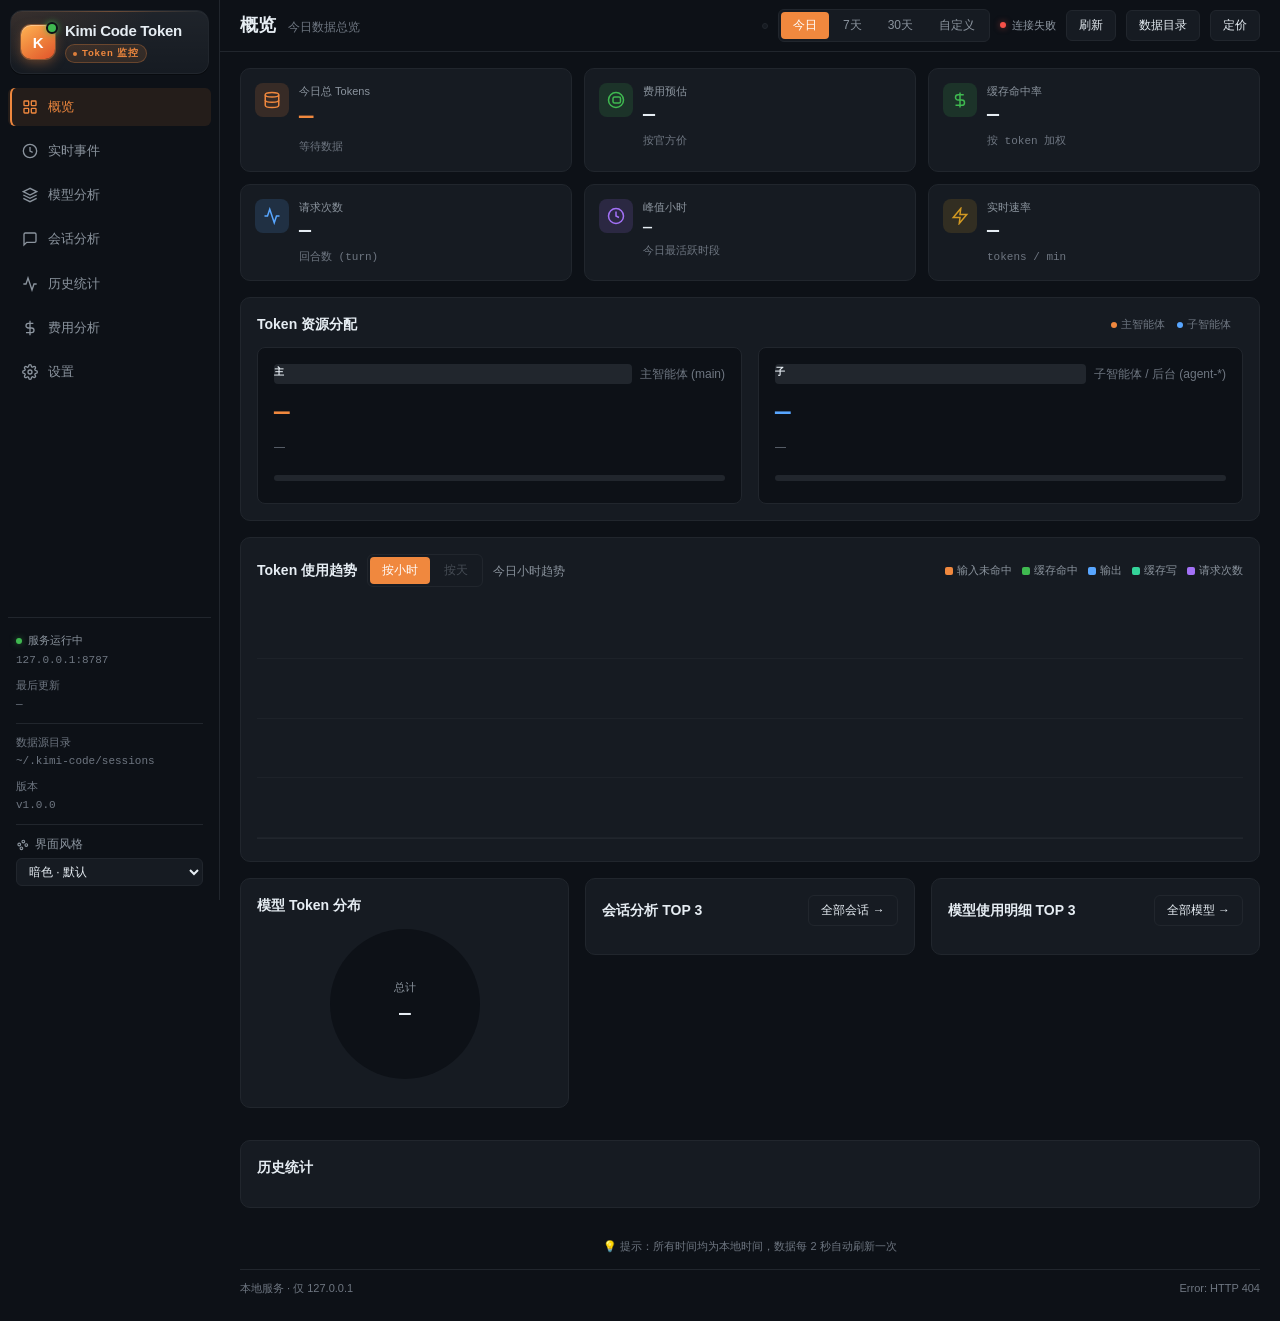
==== commit 5ba327a9: "界面多风格主题系统：暗色/浅色/极简/终端/玻璃五套风格，配色全面走 CSS 变量" ====
--- a/index.html
+++ b/index.html
@@ -62,11 +62,19 @@
       <div style="color:var(--muted);margin-bottom:2px;">版本</div>
       <div class="mono" style="margin-bottom:8px;">v1.0.0</div>
       <div class="sb-divider"></div>
-      <label class="theme-toggle" title="切换深浅色主题">
-        <svg width="14" height="14" viewBox="0 0 24 24" fill="none" stroke="currentColor" stroke-width="2"><path d="M21 12.79A9 9 0 1 1 11.21 3 7 7 0 0 0 21 12.79z"/></svg>
-        <span>深色模式</span>
-        <button class="toggle-switch on" id="theme-toggle" aria-label="深色模式"></button>
-      </label>
+      <div class="style-picker">
+        <div class="style-picker-label">
+          <svg width="13" height="13" viewBox="0 0 24 24" fill="none" stroke="currentColor" stroke-width="2"><circle cx="13.5" cy="6.5" r="2.5"/><circle cx="19" cy="13" r="2.5"/><circle cx="6" cy="12" r="2.5"/><circle cx="10" cy="19" r="2.5"/></svg>
+          <span>界面风格</span>
+        </div>
+        <select id="style-select" aria-label="切换界面风格">
+          <option value="dark">暗色 · 默认</option>
+          <option value="light">浅色 · 明快</option>
+          <option value="minimal">暖白 · 极简编辑</option>
+          <option value="terminal">终端 · 战术面板</option>
+          <option value="glass">暗夜 · 玻璃拟态</option>
+        </select>
+      </div>
     </div>
   </aside>
 
@@ -523,10 +531,13 @@
                 <div class="panel-head"><div class="pt"><h2>系统设置</h2></div></div>
                 <div class="system-grid">
                   <div class="system-card">
-                    <span class="sc-label">主题模式</span>
+                    <span class="sc-label">主题风格</span>
                     <div class="seg" id="set-theme">
-                      <button data-theme-mode="dark" class="active">深色</button>
-                      <button data-theme-mode="light">浅色</button>
+                      <button data-style="dark" class="active">暗色</button>
+                      <button data-style="light">浅色</button>
+                      <button data-style="minimal">极简</button>
+                      <button data-style="terminal">终端</button>
+                      <button data-style="glass">玻璃</button>
                     </div>
                   </div>
                   <div class="system-card">
--- a/css/base.css
+++ b/css/base.css
@@ -38,6 +38,46 @@
   --radius-badge: 3px;
   --mono: "SF Mono", "Cascadia Mono", "JetBrains Mono", Consolas, monospace;
   --sans: -apple-system, BlinkMacSystemFont, "Segoe UI", "PingFang SC", "Hiragino Sans GB", "Microsoft YaHei", sans-serif;
+
+  /* ---------- 派生语义令牌（默认值 = 暗色主题；各主题可整体覆盖） ---------- */
+  --on-accent: #ffffff;             /* 填充在强调色上的文字 */
+  --accent-border: rgba(240,136,62,.28);
+  --nav-active-bg: rgba(240,136,62,.10);
+  --ico-accent-bg: rgba(240,136,62,.15);
+  --ico-green-bg: rgba(63,185,80,.15);
+  --ico-blue-bg: rgba(88,166,255,.15);
+  --ico-purple-bg: rgba(163,113,247,.15);
+  --ico-yellow-bg: rgba(210,153,34,.15);
+  --ok-soft: rgba(63,185,80,.10);
+  --ok-line: rgba(63,185,80,.35);
+  --err-soft: rgba(248,81,73,.10);
+  --err-soft-2: rgba(248,81,73,.18);
+  --err-line: rgba(248,81,73,.35);
+  --hover-row: rgba(255,255,255,.02);
+  --tip-bg: rgba(13,17,23,.96);
+  --tip-shadow: 0 8px 24px rgba(0,0,0,.5);
+  --modal-shadow: 0 18px 48px rgba(0,0,0,.5);
+  --overlay-bg: rgba(13,17,23,.70);
+  --chart-grid: rgba(255,255,255,.03);
+  --muted-strong: #8b949e;          /* 图表「其他」段 */
+  --muted-dim: #484f58;             /* 图表「历史未分类」段 */
+  --focus-ring: rgba(240,136,62,.50);
+  --brand-glow: rgba(240,136,62,.12);
+  --brand-line: rgba(240,136,62,.60);
+  --brand-mark-bg: linear-gradient(145deg, #ffb454 0%, var(--accent) 45%, #e0532b 100%);
+  --brand-mark-shadow: 0 0 0 1px rgba(240,136,62,.40), 0 4px 12px rgba(240,136,62,.35), inset 0 1px 0 rgba(255,255,255,.35);
+  --font-display: var(--sans);      /* 标题展示字体（极简主题换衬线） */
+  /* 模型循环调色板（JS 经 var() 取用，换主题即时生效） */
+  --mc-0: #f0883e; --mc-0-soft: rgba(240,136,62,.13);
+  --mc-1: #58a6ff; --mc-1-soft: rgba(88,166,255,.13);
+  --mc-2: #3fb950; --mc-2-soft: rgba(63,185,80,.13);
+  --mc-3: #a371f7; --mc-3-soft: rgba(163,113,247,.13);
+  --mc-4: #d29922; --mc-4-soft: rgba(210,153,34,.13);
+  --mc-5: #34d399; --mc-5-soft: rgba(52,211,153,.13);
+  --mc-6: #f85149; --mc-6-soft: rgba(248,81,73,.13);
+  --mc-7: #8b949e; --mc-7-soft: rgba(139,148,158,.13);
+  /* 费用四分类调色板 */
+  --cc-0: #f59e0b; --cc-1: #3b82f6; --cc-2: #ec4899; --cc-3: #8b5cf6;
 }
 * { box-sizing: border-box; }
 html, body { margin: 0; padding: 0; background: var(--bg); }
@@ -56,7 +96,7 @@
 ::-webkit-scrollbar-thumb { background: var(--line); border-radius: 3px; }
 
 button:focus-visible, select:focus-visible, input:focus-visible, a:focus-visible {
-  outline: 2px solid rgba(240,136,62,.5);
+  outline: 2px solid var(--focus-ring);
   outline-offset: 1px;
 }
 
@@ -69,6 +109,285 @@
   --accent: #d96a1f; --accent-soft: rgba(217,106,31,.12);
   --in: #d96a1f; --cache: #1a7f37; --cwrite: #0e7f66; --out: #0969da; --req: #8250df;
   --ok: #1a7f37; --err: #cf222e; --warn: #9a6700;
-}
-html[data-theme="light"] .chart { background-image: repeating-linear-gradient(to top, rgba(0,0,0,.03) 0, rgba(0,0,0,.03) 1px, transparent 1px, transparent 25%); }
-html[data-theme="light"] .tt-row:hover { background: rgba(0,0,0,.04); }
+  --on-accent: #ffffff;
+  --accent-border: rgba(217,106,31,.30);
+  --nav-active-bg: rgba(217,106,31,.10);
+  --ico-accent-bg: rgba(217,106,31,.12);
+  --ico-green-bg: rgba(26,127,55,.12);
+  --ico-blue-bg: rgba(9,105,218,.12);
+  --ico-purple-bg: rgba(130,80,223,.12);
+  --ico-yellow-bg: rgba(154,103,0,.12);
+  --ok-soft: rgba(26,127,55,.10);
+  --ok-line: rgba(26,127,55,.35);
+  --err-soft: rgba(207,34,46,.08);
+  --err-soft-2: rgba(207,34,46,.15);
+  --err-line: rgba(207,34,46,.35);
+  --hover-row: rgba(0,0,0,.03);
+  --tip-bg: #ffffff;
+  --tip-shadow: 0 8px 24px rgba(0,0,0,.12);
+  --modal-shadow: 0 18px 48px rgba(0,0,0,.18);
+  --overlay-bg: rgba(31,35,40,.45);
+  --chart-grid: rgba(0,0,0,.03);
+  --muted-strong: #8b949e;
+  --muted-dim: #c4cdd5;
+  --focus-ring: rgba(217,106,31,.50);
+  --brand-glow: rgba(217,106,31,.10);
+  --brand-line: rgba(217,106,31,.50);
+  --brand-mark-bg: linear-gradient(145deg, #f0883e 0%, var(--accent) 55%, #b45309 100%);
+  --brand-mark-shadow: 0 0 0 1px rgba(217,106,31,.40), 0 4px 12px rgba(217,106,31,.25), inset 0 1px 0 rgba(255,255,255,.5);
+  --mc-0: #d96a1f; --mc-0-soft: rgba(217,106,31,.12);
+  --mc-1: #0969da; --mc-1-soft: rgba(9,105,218,.12);
+  --mc-2: #1a7f37; --mc-2-soft: rgba(26,127,55,.12);
+  --mc-3: #8250df; --mc-3-soft: rgba(130,80,223,.12);
+  --mc-4: #9a6700; --mc-4-soft: rgba(154,103,0,.12);
+  --mc-5: #0e7f66; --mc-5-soft: rgba(14,127,102,.12);
+  --mc-6: #cf222e; --mc-6-soft: rgba(207,34,46,.12);
+  --mc-7: #8b949e; --mc-7-soft: rgba(139,148,158,.15);
+  --cc-0: #b45309; --cc-1: #1d4ed8; --cc-2: #be185d; --cc-3: #6d28d9;
+}
+
+/* ============================================================
+   扩展风格令牌
+   来源：minimalist-ui（暖白极简·编辑风）
+         industrial-brutalist-ui（战术终端·CRT）
+         high-end-visual-design（暗夜玻璃·Ethereal Glass）
+   ============================================================ */
+
+/* ---------- 暖白极简 · 编辑风（bone 纸面 / 超浅边框 / 衬线标题 / 纯平） ---------- */
+html[data-theme="minimal"] {
+  --bg: #FBFBFA; --content: #FBFBFA; --sb: #FBFBFA;
+  --panel: #FFFFFF; --panel-2: #F4F3F0;
+  --line: #EAEAEA; --line-soft: rgba(0,0,0,.06); --bd: #D9D9D6;
+  --text: #2F3437; --text-2: #787774; --muted: #9B9A97;
+  --accent: #B05C34; --accent-soft: #F6EAE3;
+  --in: #B05C34; --cache: #5F8D6A; --cwrite: #3E8E7E; --out: #4A7BA6; --req: #8A6FB8;
+  --ok: #4A7C59; --err: #B3402F; --warn: #956400;
+  --radius: 8px; --radius-btn: 4px; --radius-badge: 2px;
+  --on-accent: #ffffff;
+  --accent-border: rgba(176,92,52,.25);
+  --nav-active-bg: #F6EAE3;
+  --ico-accent-bg: #F6EAE3;
+  --ico-green-bg: #EDF3EC;
+  --ico-blue-bg: #E8F0F7;
+  --ico-purple-bg: #F0ECF8;
+  --ico-yellow-bg: #FBF3DB;
+  --ok-soft: #EDF3EC;
+  --ok-line: rgba(74,124,89,.35);
+  --err-soft: #FBEDEC;
+  --err-soft-2: #F5DDDB;
+  --err-line: rgba(179,64,47,.35);
+  --hover-row: rgba(0,0,0,.025);
+  --tip-bg: #FFFFFF;
+  --tip-shadow: 0 2px 12px rgba(0,0,0,.06);
+  --modal-shadow: 0 12px 40px rgba(0,0,0,.10);
+  --overlay-bg: rgba(47,52,55,.35);
+  --chart-grid: rgba(0,0,0,.035);
+  --muted-strong: #9B9A97;
+  --muted-dim: #D6D4CE;
+  --focus-ring: rgba(176,92,52,.45);
+  --brand-glow: rgba(176,92,52,.07);
+  --brand-line: rgba(176,92,52,.45);
+  --brand-mark-bg: linear-gradient(145deg, #C97B52 0%, #B05C34 55%, #8F4A28 100%);
+  --brand-mark-shadow: 0 0 0 1px rgba(176,92,52,.35), 0 2px 8px rgba(176,92,52,.18), inset 0 1px 0 rgba(255,255,255,.3);
+  --font-display: "Newsreader", "Source Han Serif SC", "Noto Serif SC", "Songti SC", "SimSun", Georgia, serif;
+  --mc-0: #B05C34; --mc-0-soft: #F6EAE3;
+  --mc-1: #4A7BA6; --mc-1-soft: #E8F0F7;
+  --mc-2: #5F8D6A; --mc-2-soft: #EDF3EC;
+  --mc-3: #8A6FB8; --mc-3-soft: #F0ECF8;
+  --mc-4: #A08A3C; --mc-4-soft: #FBF3DB;
+  --mc-5: #3E8E7E; --mc-5-soft: #E7F2F0;
+  --mc-6: #B3402F; --mc-6-soft: #FBEDEC;
+  --mc-7: #9B9A97; --mc-7-soft: #F2F1EE;
+  --cc-0: #A08A3C; --cc-1: #4A7BA6; --cc-2: #C26B96; --cc-3: #8A6FB8;
+}
+/* 编辑风标题：衬线展示字体 + 收紧字距 */
+html[data-theme="minimal"] .sb-title,
+html[data-theme="minimal"] .tb-title h1,
+html[data-theme="minimal"] .panel-head h2,
+html[data-theme="minimal"] .guide-page h2,
+html[data-theme="minimal"] .modal h2 {
+  font-family: var(--font-display);
+  letter-spacing: -.01em;
+}
+
+/* ---------- 战术终端 · CRT（等宽主导 / 零圆角 / 警示红 / 扫描线） ---------- */
+html[data-theme="terminal"] {
+  --bg: #0A0A0A; --content: #0A0A0A; --sb: #0A0A0A;
+  --panel: #121212; --panel-2: #1A1A1A;
+  --line: #2A2A2A; --line-soft: rgba(255,255,255,.08); --bd: #3A3A3A;
+  --text: #EAEAEA; --text-2: #9A9A9A; --muted: #6E6E6E;
+  --accent: #E61919; --accent-soft: rgba(230,25,25,.12);
+  --in: #CE7A3D; --cache: #4E9A62; --cwrite: #3E9E8A; --out: #5D8FC9; --req: #9A6FB8;
+  --ok: #4E9A62; --err: #E61919; --warn: #C29F3C;
+  --radius: 0px; --radius-btn: 0px; --radius-badge: 0px;
+  --sans: "Cascadia Mono", "JetBrains Mono", "SF Mono", Consolas, "Courier New", monospace;
+  --on-accent: #ffffff;
+  --accent-border: rgba(230,25,25,.40);
+  --nav-active-bg: rgba(230,25,25,.10);
+  --ico-accent-bg: rgba(230,25,25,.14);
+  --ico-green-bg: rgba(78,154,98,.14);
+  --ico-blue-bg: rgba(93,143,201,.14);
+  --ico-purple-bg: rgba(154,111,184,.14);
+  --ico-yellow-bg: rgba(194,159,60,.14);
+  --ok-soft: rgba(78,154,98,.10);
+  --ok-line: rgba(78,154,98,.35);
+  --err-soft: rgba(230,25,25,.10);
+  --err-soft-2: rgba(230,25,25,.18);
+  --err-line: rgba(230,25,25,.40);
+  --hover-row: rgba(255,255,255,.03);
+  --tip-bg: #121212;
+  --tip-shadow: 0 0 0 1px #2A2A2A;
+  --modal-shadow: 0 0 0 1px #2A2A2A, 0 24px 64px rgba(0,0,0,.7);
+  --overlay-bg: rgba(0,0,0,.78);
+  --chart-grid: rgba(255,255,255,.05);
+  --muted-strong: #8A8A8A;
+  --muted-dim: #3A3A3A;
+  --focus-ring: rgba(230,25,25,.55);
+  --brand-glow: rgba(230,25,25,.10);
+  --brand-line: rgba(230,25,25,.50);
+  --brand-mark-bg: linear-gradient(145deg, #FF3B3B 0%, #E61919 55%, #B01212 100%);
+  --brand-mark-shadow: 0 0 0 1px rgba(230,25,25,.45), 0 0 12px rgba(230,25,25,.25), inset 0 1px 0 rgba(255,255,255,.2);
+  --mc-0: #E61919; --mc-0-soft: rgba(230,25,25,.14);
+  --mc-1: #CE7A3D; --mc-1-soft: rgba(206,122,61,.14);
+  --mc-2: #4E9A62; --mc-2-soft: rgba(78,154,98,.14);
+  --mc-3: #9A6FB8; --mc-3-soft: rgba(154,111,184,.14);
+  --mc-4: #C29F3C; --mc-4-soft: rgba(194,159,60,.14);
+  --mc-5: #3E9E8A; --mc-5-soft: rgba(62,158,138,.14);
+  --mc-6: #5D8FC9; --mc-6-soft: rgba(93,143,201,.14);
+  --mc-7: #8A8A8A; --mc-7-soft: rgba(138,138,138,.14);
+  --cc-0: #C8873C; --cc-1: #5D8FC9; --cc-2: #B85C82; --cc-3: #9A6FB8;
+}
+/* 零圆角扫描：所有结构件一律 90°（圆环仪表除外） */
+html[data-theme="terminal"] .sb-brand,
+html[data-theme="terminal"] .sb-brand .mark,
+html[data-theme="terminal"] .sb-brand .sb-sub,
+html[data-theme="terminal"] .nav-item,
+html[data-theme="terminal"] .panel,
+html[data-theme="terminal"] .metric,
+html[data-theme="terminal"] .m-ico,
+html[data-theme="terminal"] .scope-col,
+html[data-theme="terminal"] .scope-head-bar,
+html[data-theme="terminal"] .scope-chip,
+html[data-theme="terminal"] .btn,
+html[data-theme="terminal"] .link-btn,
+html[data-theme="terminal"] .btn-ghost,
+html[data-theme="terminal"] .range-switch,
+html[data-theme="terminal"] .range-switch button,
+html[data-theme="terminal"] .history-filter,
+html[data-theme="terminal"] .history-filter button,
+html[data-theme="terminal"] .ev-filter-scope,
+html[data-theme="terminal"] .ev-filter-scope button,
+html[data-theme="terminal"] .seg,
+html[data-theme="terminal"] .seg button,
+html[data-theme="terminal"] .chart-filter,
+html[data-theme="terminal"] .chart-filter button,
+html[data-theme="terminal"] .settings-tabs,
+html[data-theme="terminal"] .settings-tab,
+html[data-theme="terminal"] .pager button,
+html[data-theme="terminal"] .toast,
+html[data-theme="terminal"] .modal,
+html[data-theme="terminal"] .tt-detail,
+html[data-theme="terminal"] .pm-table-wrap,
+html[data-theme="terminal"] .catalog-card,
+html[data-theme="terminal"] .system-card,
+html[data-theme="terminal"] .ev-filter select,
+html[data-theme="terminal"] .evd-copy,
+html[data-theme="terminal"] .ev-scope,
+html[data-theme="terminal"] .live-badge,
+html[data-theme="terminal"] .model-badge,
+html[data-theme="terminal"] .guide-page,
+html[data-theme="terminal"] .style-picker select,
+html[data-theme="terminal"] .pm-search,
+html[data-theme="terminal"] .col {
+  border-radius: 0;
+}
+/* 数据标签大写化 + 字距（拉丁字符生效，中文不受影响） */
+html[data-theme="terminal"] .panel-head h2,
+html[data-theme="terminal"] .m-label,
+html[data-theme="terminal"] .sb-title,
+html[data-theme="terminal"] .tb-title h1,
+html[data-theme="terminal"] .pt-sub,
+html[data-theme="terminal"] .sd-label,
+html[data-theme="terminal"] .sc-label,
+html[data-theme="terminal"] .cc-label {
+  text-transform: uppercase;
+  letter-spacing: .08em;
+}
+/* CRT 扫描线覆盖层（纯装饰，不拦截交互） */
+html[data-theme="terminal"] body::after {
+  content: "";
+  position: fixed; inset: 0; z-index: 2;
+  pointer-events: none;
+  background: repeating-linear-gradient(0deg,
+    rgba(255,255,255,.025) 0, rgba(255,255,255,.025) 1px,
+    transparent 1px, transparent 3px);
+}
+
+/* ---------- 暗夜玻璃 · Ethereal Glass（OLED 黑 + 紫/翠光斑 / 半透明面板 / 发丝边） ---------- */
+html[data-theme="glass"] {
+  --bg: #050505; --content: transparent; --sb: rgba(10,10,14,.66);
+  --panel: rgba(255,255,255,.045); --panel-2: rgba(255,255,255,.09);
+  --line: rgba(255,255,255,.09); --line-soft: rgba(255,255,255,.07); --bd: rgba(255,255,255,.16);
+  --text: #F2F2F5; --text-2: #A8A8B3; --muted: #71717D;
+  --accent: #9D8CFF; --accent-soft: rgba(157,140,255,.14);
+  --in: #FB9268; --cache: #3ED598; --cwrite: #2DD4BF; --out: #6AA6FF; --req: #E879F9;
+  --ok: #3ED598; --err: #FF6B6B; --warn: #F5B84D;
+  --radius: 16px; --radius-btn: 10px; --radius-badge: 4px;
+  --on-accent: #14121F;
+  --accent-border: rgba(157,140,255,.35);
+  --nav-active-bg: rgba(157,140,255,.12);
+  --ico-accent-bg: rgba(157,140,255,.14);
+  --ico-green-bg: rgba(62,213,152,.14);
+  --ico-blue-bg: rgba(106,166,255,.14);
+  --ico-purple-bg: rgba(232,121,249,.14);
+  --ico-yellow-bg: rgba(245,184,77,.14);
+  --ok-soft: rgba(62,213,152,.10);
+  --ok-line: rgba(62,213,152,.35);
+  --err-soft: rgba(255,107,107,.10);
+  --err-soft-2: rgba(255,107,107,.18);
+  --err-line: rgba(255,107,107,.40);
+  --hover-row: rgba(255,255,255,.04);
+  --tip-bg: rgba(20,20,26,.94);
+  --tip-shadow: 0 12px 32px rgba(0,0,0,.55);
+  --modal-shadow: 0 24px 64px rgba(0,0,0,.60);
+  --overlay-bg: rgba(5,5,8,.66);
+  --chart-grid: rgba(255,255,255,.04);
+  --muted-strong: #8B8B96;
+  --muted-dim: #2E2E38;
+  --focus-ring: rgba(157,140,255,.55);
+  --brand-glow: rgba(157,140,255,.14);
+  --brand-line: rgba(157,140,255,.50);
+  --brand-mark-bg: linear-gradient(145deg, #B8ABFF 0%, #9D8CFF 55%, #7A66E8 100%);
+  --brand-mark-shadow: 0 0 0 1px rgba(157,140,255,.45), 0 4px 16px rgba(157,140,255,.30), inset 0 1px 0 rgba(255,255,255,.3);
+  --mc-0: #9D8CFF; --mc-0-soft: rgba(157,140,255,.14);
+  --mc-1: #6AA6FF; --mc-1-soft: rgba(106,166,255,.14);
+  --mc-2: #3ED598; --mc-2-soft: rgba(62,213,152,.14);
+  --mc-3: #E879F9; --mc-3-soft: rgba(232,121,249,.14);
+  --mc-4: #F5B84D; --mc-4-soft: rgba(245,184,77,.14);
+  --mc-5: #2DD4BF; --mc-5-soft: rgba(45,212,191,.14);
+  --mc-6: #FF6B6B; --mc-6-soft: rgba(255,107,107,.14);
+  --mc-7: #8B8B96; --mc-7-soft: rgba(139,139,150,.14);
+  --cc-0: #F5B84D; --cc-1: #6AA6FF; --cc-2: #F472B6; --cc-3: #A78BFA;
+}
+/* 光斑层：固定背景 mesh 渐变，内容浮于其上 */
+html[data-theme="glass"] body::before {
+  content: "";
+  position: fixed; inset: 0; z-index: 0;
+  pointer-events: none;
+  background:
+    radial-gradient(720px 480px at 12% 8%, rgba(157,140,255,.16), transparent 65%),
+    radial-gradient(640px 420px at 88% 18%, rgba(62,213,152,.10), transparent 65%),
+    radial-gradient(900px 520px at 50% 105%, rgba(106,166,255,.12), transparent 65%);
+}
+html[data-theme="glass"] .app { position: relative; z-index: 1; }
+/* 模糊只用于固定/粘性元素（性能护栏），面板仅半透明 + 发丝内高光 */
+html[data-theme="glass"] .sidebar {
+  backdrop-filter: blur(18px);
+  -webkit-backdrop-filter: blur(18px);
+}
+html[data-theme="glass"] .topbar { background: rgba(5,5,8,.72); }
+html[data-theme="glass"] .overlay { backdrop-filter: blur(6px); -webkit-backdrop-filter: blur(6px); }
+html[data-theme="glass"] .panel,
+html[data-theme="glass"] .metric {
+  box-shadow: inset 0 1px 0 rgba(255,255,255,.05);
+}
--- a/css/layout.css
+++ b/css/layout.css
@@ -26,7 +26,7 @@
   border-radius: 12px;
   overflow: hidden;
   background:
-    radial-gradient(140% 170% at 0% 0%, rgba(240,136,62,.12) 0%, rgba(240,136,62,0) 52%),
+    radial-gradient(140% 170% at 0% 0%, var(--brand-glow) 0%, rgba(0,0,0,0) 52%),
     linear-gradient(180deg, rgba(255,255,255,.04) 0%, rgba(255,255,255,0) 100%),
     var(--panel);
   box-shadow: inset 0 1px 0 rgba(255,255,255,.04), 0 1px 0 rgba(0,0,0,.35);
@@ -34,18 +34,17 @@
 .sb-brand::before {  /* 顶部高光细线 */
   content: "";
   position: absolute; left: 12px; right: 12px; top: 0; height: 1px;
-  background: linear-gradient(90deg, transparent, rgba(240,136,62,.6), transparent);
+  background: linear-gradient(90deg, transparent, var(--brand-line), transparent);
   opacity: .55;
 }
 .sb-brand .mark {
   position: relative;
   width: 34px; height: 34px; border-radius: 10px; flex: none;
   display: grid; place-items: center;
-  background: linear-gradient(145deg, #ffb454 0%, var(--accent) 45%, #e0532b 100%);
+  background: var(--brand-mark-bg);
   color: #fff; font-weight: 800; font-size: 15px; letter-spacing: -.5px;
   font-family: var(--sans);
-  box-shadow: 0 0 0 1px rgba(240,136,62,.4), 0 4px 12px rgba(240,136,62,.35),
-              inset 0 1px 0 rgba(255,255,255,.35);
+  box-shadow: var(--brand-mark-shadow);
 }
 .sb-brand .mark::after {  /* 在线状态点 · 呼吸动画 */
   content: "";
@@ -73,7 +72,7 @@
   font-size: 9.5px; font-weight: 700; letter-spacing: .09em;
   color: var(--accent);
   background: var(--accent-soft);
-  border: 1px solid rgba(240,136,62,.28);
+  border: 1px solid var(--accent-border);
   border-radius: 999px; padding: 1px 7px;
   white-space: nowrap;
 }
@@ -92,7 +91,7 @@
 }
 .nav-item:hover { background: var(--panel); color: var(--text); }
 .nav-item.active {
-  background: rgba(240,136,62,.1); color: var(--accent); font-weight: 500;
+  background: var(--nav-active-bg); color: var(--accent); font-weight: 500;
   box-shadow: inset 2px 0 0 var(--accent);
 }
 .nav-ico { width: 16px; height: 16px; flex: none; }
@@ -101,17 +100,15 @@
 .sb-f-label .dot { width: 6px; height: 6px; border-radius: 50%; background: var(--ok); display: inline-block; box-shadow: 0 0 6px rgba(63,185,80,.5); }
 .sb-f-val { font-size: 11px; color: var(--muted); white-space: nowrap; overflow: hidden; text-overflow: ellipsis; display: block; margin-bottom: 8px; }
 .sb-divider { height: 1px; background: var(--line); margin: 10px 0; }
-.theme-toggle { display: flex; align-items: center; gap: 8px; font-size: 12px; color: var(--text-2); cursor: pointer; user-select: none; }
-.toggle-switch {
-  width: 32px; height: 18px; background: var(--line); border-radius: 9px;
-  position: relative; margin-left: auto; cursor: pointer; transition: background .2s; border: none;
+/* 风格选择器（侧栏页脚下拉，与设置页分段控件联动） */
+.style-picker { display: flex; flex-direction: column; gap: 4px; font-size: 12px; color: var(--text-2); }
+.style-picker-label { display: flex; align-items: center; gap: 6px; }
+.style-picker select {
+  width: 100%; background: var(--panel); border: 1px solid var(--line); color: var(--text);
+  padding: 5px 8px; border-radius: 6px; font-size: 12px; cursor: pointer; font-family: inherit;
 }
-.toggle-switch::after {
-  content: ""; width: 14px; height: 14px; background: #fff; border-radius: 50%;
-  position: absolute; top: 2px; left: 2px; transition: .2s;
-}
-.toggle-switch.on { background: var(--ok); }
-.toggle-switch.on::after { left: 16px; }
+.style-picker select:hover { border-color: var(--bd); }
+.style-picker select:focus { outline: none; border-color: var(--accent); }
 @media (max-width: 900px) {
   .app { flex-direction: column; }
   .sidebar { width: 100%; height: auto; position: static; flex-direction: row; flex-wrap: wrap; align-items: center; border-right: none; border-bottom: 1px solid var(--line); padding: 10px 14px; gap: 8px; }
--- a/css/components.css
+++ b/css/components.css
@@ -20,7 +20,7 @@
 }
 .range-switch button:hover, .history-filter button:hover, .ev-filter-scope button:hover, .seg button:hover, .chart-filter button:hover { color: var(--text); background: var(--panel-2); }
 .range-switch button.active, .history-filter button.active, .ev-filter-scope button.active, .seg button.active, .chart-filter button.active {
-  background: var(--accent); color: #fff; font-weight: 500;
+  background: var(--accent); color: var(--on-accent); font-weight: 500;
 }
 .range-switch button:disabled, .chart-filter button:disabled { cursor: not-allowed; opacity: .4; }
 /* 来源筛选 chips 内的小数字注记（如 ZCode · 604） */
@@ -40,12 +40,12 @@
 }
 .btn:hover, .link-btn:hover { border-color: var(--bd); color: var(--text); }
 .btn:active, .link-btn:active { transform: scale(.97); }
-.btn-primary { background: var(--accent); border-color: var(--accent); color: #fff; font-weight: 500; }
-.btn-primary:hover { opacity: .9; color: #fff; }
+.btn-primary { background: var(--accent); border-color: var(--accent); color: var(--on-accent); font-weight: 500; }
+.btn-primary:hover { opacity: .9; color: var(--on-accent); }
 .btn-blue { background: var(--out); border-color: var(--out); color: #fff; }
 .btn-blue:hover { opacity: .9; color: #fff; }
-.btn-danger { background: rgba(248,81,73,.1); border-color: var(--err); color: var(--err); }
-.btn-danger:hover { background: rgba(248,81,73,.18); color: var(--err); }
+.btn-danger { background: var(--err-soft); border-color: var(--err); color: var(--err); }
+.btn-danger:hover { background: var(--err-soft-2); color: var(--err); }
 .btn-ghost {
   display: inline-flex; align-items: center; gap: 6px;
   padding: 6px 12px; background: transparent; border: 1px solid var(--line);
@@ -78,13 +78,13 @@
 .m-ico {
   width: 34px; height: 34px; border-radius: 8px;
   display: flex; align-items: center; justify-content: center;
-  background: rgba(240,136,62,.15); color: var(--accent);
+  background: var(--ico-accent-bg); color: var(--accent);
 }
 .m-ico svg { width: 18px; height: 18px; }
-.ico-green { background: rgba(63,185,80,.15); color: var(--cache); }
-.ico-blue { background: rgba(88,166,255,.15); color: var(--out); }
-.ico-purple { background: rgba(163,113,247,.15); color: var(--req); }
-.ico-yellow { background: rgba(210,153,34,.15); color: var(--warn); }
+.ico-green { background: var(--ico-green-bg); color: var(--cache); }
+.ico-blue { background: var(--ico-blue-bg); color: var(--out); }
+.ico-purple { background: var(--ico-purple-bg); color: var(--req); }
+.ico-yellow { background: var(--ico-yellow-bg); color: var(--warn); }
 .m-label { font-size: 11px; color: var(--text-2); margin-bottom: 3px; white-space: nowrap; overflow: hidden; text-overflow: ellipsis; }
 .m-value {
   font-size: 20px; font-weight: 700; letter-spacing: -.3px; line-height: 1.2;
@@ -143,7 +143,7 @@
   display: inline-flex; align-items: center; justify-content: center;
   font-size: 10px; font-weight: 600;
 }
-.scope-head-bar.main { background: rgba(240,136,62,.15); color: var(--accent); }
+.scope-head-bar.main { background: var(--ico-accent-bg); color: var(--accent); }
 /* 智能体顶部条：多模型彩色分段（render.js 按 token 占比渲染） */
 .scope-head-bar.stacked {
   flex: 1;
@@ -163,9 +163,9 @@
 .scope-chip {
   display: inline-flex; align-items: center; justify-content: center;
   width: 18px; height: 18px; border-radius: 4px; font-size: 10px; font-weight: 600;
-  background: rgba(240,136,62,.15); color: var(--accent);
-}
-.scope-chip.sub { background: rgba(88,166,255,.15); color: var(--out); }
+  background: var(--ico-accent-bg); color: var(--accent);
+}
+.scope-chip.sub { background: var(--ico-blue-bg); color: var(--out); }
 .scope-num { font-size: 26px; font-weight: 700; margin-bottom: 4px; font-family: var(--mono); }
 .scope-col:first-child .scope-num { color: var(--accent); }
 .scope-col:last-child .scope-num { color: var(--out); }
@@ -193,7 +193,7 @@
   height: 240px; padding: 8px 0 4px;
   border-bottom: 1px solid var(--line);
   position: relative;
-  background-image: repeating-linear-gradient(to top, rgba(255,255,255,.03) 0, rgba(255,255,255,.03) 1px, transparent 1px, transparent 25%);
+  background-image: repeating-linear-gradient(to top, var(--chart-grid) 0, var(--chart-grid) 1px, transparent 1px, transparent 25%);
 }
 .req-overlay { position: absolute; inset: 0; width: 100%; height: 100%; pointer-events: none; overflow: visible; }
 .col { flex: 1; min-width: 0; height: 100%; display: flex; flex-direction: column; justify-content: flex-end; gap: 1px; border-radius: 3px 3px 0 0; cursor: default; position: relative; }
@@ -205,10 +205,10 @@
 .seg.cwrite { background: var(--cwrite); }
 .col .tip {
   display: none; position: absolute; bottom: calc(100% + 8px); left: 50%;
-  transform: translateX(-50%); background: rgba(13,17,23,.96);
+  transform: translateX(-50%); background: var(--tip-bg);
   border: 1px solid var(--bd); border-radius: 8px; padding: 10px 14px;
   font-size: 11px; white-space: nowrap; z-index: 30; line-height: 1.9;
-  box-shadow: 0 8px 24px rgba(0,0,0,.5); min-width: 160px;
+  box-shadow: var(--tip-shadow); min-width: 160px;
 }
 .col:hover .tip { display: block; }
 .tip .t { font-weight: 600; margin-bottom: 4px; color: var(--text); }
@@ -250,7 +250,7 @@
   display: grid; gap: 10px; padding: 9px 8px; align-items: center;
   border-bottom: 1px solid var(--line); font-size: 12px; transition: background .12s;
 }
-.tt-row:hover { background: rgba(255,255,255,.02); }
+.tt-row:hover { background: var(--hover-row); }
 .tt-head {
   display: grid; gap: 10px; padding: 0 8px 8px; align-items: center;
   color: var(--text-2); font-size: 11px; font-weight: 500;
@@ -311,7 +311,7 @@
 .live-badge {
   display: inline-flex; align-items: center; gap: 6px;
   font-size: 11px; font-weight: 600; color: var(--ok);
-  border: 1px solid rgba(63,185,80,.35); background: rgba(63,185,80,.1);
+  border: 1px solid var(--ok-line); background: var(--ok-soft);
   border-radius: 999px; padding: 2px 10px;
 }
 .live-badge .dot { width: 6px; height: 6px; border-radius: 50%; background: var(--ok); display: inline-block; animation: livepulse 2.4s ease-in-out infinite; }
@@ -326,8 +326,8 @@
 .follow-paused { color: var(--accent); }
 .event-stream { max-height: 340px; overflow: auto; }
 .ev-scope { font-size: 9px; padding: 1px 5px; border-radius: 3px; font-weight: 600; }
-.ev-scope.main { background: rgba(240,136,62,.15); color: var(--accent); }
-.ev-scope.sub { background: rgba(63,185,80,.15); color: var(--ok); }
+.ev-scope.main { background: var(--ico-accent-bg); color: var(--accent); }
+.ev-scope.sub { background: var(--ico-green-bg); color: var(--ok); }
 .evd-label { color: var(--muted); font-size: 10px; letter-spacing: .06em; text-transform: uppercase; margin: 4px 0 2px; }
 .evd-label:first-child { margin-top: 0; }
 .evd-text { color: var(--text-2); font-size: 11.5px; line-height: 1.7; white-space: pre-wrap; word-break: break-word; max-height: 160px; overflow: auto; }
@@ -347,7 +347,7 @@
   font-size: 11px; padding: 4px 10px; min-width: 30px; border-radius: 4px; cursor: pointer; font-family: inherit;
 }
 .pager button:hover { border-color: var(--bd); color: var(--text); }
-.pager button.active { background: var(--accent); border-color: var(--accent); color: #fff; font-weight: 500; }
+.pager button.active { background: var(--accent); border-color: var(--accent); color: var(--on-accent); font-weight: 500; }
 .pager button:disabled { opacity: .4; cursor: not-allowed; }
 .pager .pg-size, .pager .pg-jump-input {
   background: var(--panel); border: 1px solid var(--line); color: var(--text-2);
@@ -371,7 +371,7 @@
 .toast {
   background: var(--panel); border: 1px solid var(--err); border-left: 3px solid var(--err);
   border-radius: 8px; padding: 10px 14px; font-size: 12px; line-height: 1.6; color: var(--text);
-  box-shadow: 0 8px 24px rgba(0,0,0,.45); transition: opacity .3s, transform .3s;
+  box-shadow: var(--tip-shadow); transition: opacity .3s, transform .3s;
 }
 .toast .t { font-weight: 600; color: var(--err); margin-bottom: 2px; }
 .toast.out { opacity: 0; transform: translateX(8px); }
@@ -379,12 +379,12 @@
 /* ---------- 提示 / 页脚 ---------- */
 .hint-bar { text-align: center; color: var(--muted); font-size: 11px; padding: 14px 0 4px; }
 .foot { display: flex; justify-content: space-between; flex-wrap: wrap; gap: 6px; color: var(--muted); font-size: 11px; padding: 10px 0 0; border-top: 1px solid var(--line); margin-top: 10px; }
-.errstrip { background: rgba(248,81,73,.1); border: 1px solid rgba(248,81,73,.35); color: var(--err); border-radius: 8px; padding: 10px 14px; margin-bottom: 14px; font-size: 11.5px; white-space: pre-wrap; }
+.errstrip { background: var(--err-soft); border: 1px solid var(--err-line); color: var(--err); border-radius: 8px; padding: 10px 14px; margin-bottom: 14px; font-size: 11.5px; white-space: pre-wrap; }
 
 /* ---------- 弹窗 ---------- */
-.overlay { position: fixed; inset: 0; background: rgba(13,17,23,.7); display: flex; align-items: center; justify-content: center; z-index: 50; }
+.overlay { position: fixed; inset: 0; background: var(--overlay-bg); display: flex; align-items: center; justify-content: center; z-index: 50; }
 .hidden { display: none !important; }
-.modal { background: var(--panel); border: 1px solid var(--bd); border-radius: 12px; padding: 22px 26px; width: 372px; max-width: 92vw; box-shadow: 0 18px 48px rgba(0,0,0,.5); }
+.modal { background: var(--panel); border: 1px solid var(--bd); border-radius: 12px; padding: 22px 26px; width: 372px; max-width: 92vw; box-shadow: var(--modal-shadow); }
 .modal h2 { margin: 0 0 4px; font-size: 15px; }
 .modal-sub { color: var(--muted); font-size: 11px; margin: 0 0 16px; }
 .modal label { display: flex; justify-content: space-between; align-items: center; margin-bottom: 11px; color: var(--text-2); font-size: 12.5px; }
@@ -427,7 +427,7 @@
 }
 
 @media (prefers-reduced-motion: reduce) {
-  .col .seg, .btn, .link-btn, .range-switch button, .live-badge .dot, .toggle-switch, .sb-brand .mark::after { transition: none; animation: none; }
+  .col .seg, .btn, .link-btn, .range-switch button, .live-badge .dot, .style-picker select, .sb-brand .mark::after { transition: none; animation: none; }
 }
 
 /* ---------- 设置页（标签页 + 模型定价中心） ---------- */
@@ -443,7 +443,7 @@
   font-family: inherit; transition: .15s; white-space: nowrap;
 }
 .settings-tab:hover { color: var(--text); background: var(--panel-2); }
-.settings-tab.active { background: var(--accent); color: #fff; font-weight: 500; }
+.settings-tab.active { background: var(--accent); color: var(--on-accent); font-weight: 500; }
 .settings-panels { position: relative; }
 .settings-panel { display: none; animation: fadeUp .25s ease both; }
 .settings-panel.active { display: block; }
@@ -488,8 +488,7 @@
   color: var(--text); vertical-align: middle;
 }
 .pm-table tbody tr:last-child td { border-bottom: none; }
-.pm-table tbody tr:hover { background: rgba(255,255,255,.02); }
-html[data-theme="light"] .pm-table tbody tr:hover { background: rgba(0,0,0,.03); }
+.pm-table tbody tr:hover { background: var(--hover-row); }
 .pm-table input[type="text"] {
   width: 100%; background: var(--bg); border: 1px solid var(--bd); color: var(--text);
   padding: 5px 8px; border-radius: 5px; font-size: 12px; font-family: inherit;
@@ -503,14 +502,14 @@
   display: inline-flex; align-items: center; gap: 4px;
   font-size: 11px; padding: 2px 8px; border-radius: 999px; font-weight: 500;
 }
-.pm-source.manual { background: rgba(88,166,255,.12); color: var(--out); }
-.pm-source.catalog { background: rgba(63,185,80,.12); color: var(--ok); }
+.pm-source.manual { background: var(--ico-blue-bg); color: var(--out); }
+.pm-source.catalog { background: var(--ico-green-bg); color: var(--ok); }
 .pm-source.default { background: var(--panel-2); color: var(--muted); }
 .pm-table .pm-del {
   background: transparent; border: none; color: var(--muted); cursor: pointer;
   font-size: 14px; padding: 2px 6px; border-radius: 4px; font-family: inherit;
 }
-.pm-table .pm-del:hover { color: var(--err); background: rgba(248,81,73,.1); }
+.pm-table .pm-del:hover { color: var(--err); background: var(--err-soft); }
 .pm-table-foot {
   display: flex; justify-content: space-between; align-items: center;
   margin-top: 12px; gap: 12px; flex-wrap: wrap;
@@ -544,13 +543,4 @@
 
 .data-info { max-width: 640px; }
 
-/* ---------- 浅色主题覆盖 ---------- */
-html[data-theme="light"] .col .tip {
-  background: var(--panel);
-  border-color: var(--line);
-  box-shadow: 0 8px 24px rgba(0,0,0,.12);
-}
-html[data-theme="light"] .donut-tip { box-shadow: 0 4px 12px rgba(0,0,0,.12); }
-html[data-theme="light"] .toast { box-shadow: 0 8px 24px rgba(0,0,0,.18); }
-html[data-theme="light"] .overlay { background: rgba(31,35,40,.45); }
-html[data-theme="light"] .modal { box-shadow: 0 18px 48px rgba(0,0,0,.18); }
+/* 说明：浅色等主题的 tooltip/弹窗/悬停差异已全部令牌化（见 base.css 各主题令牌块） */
